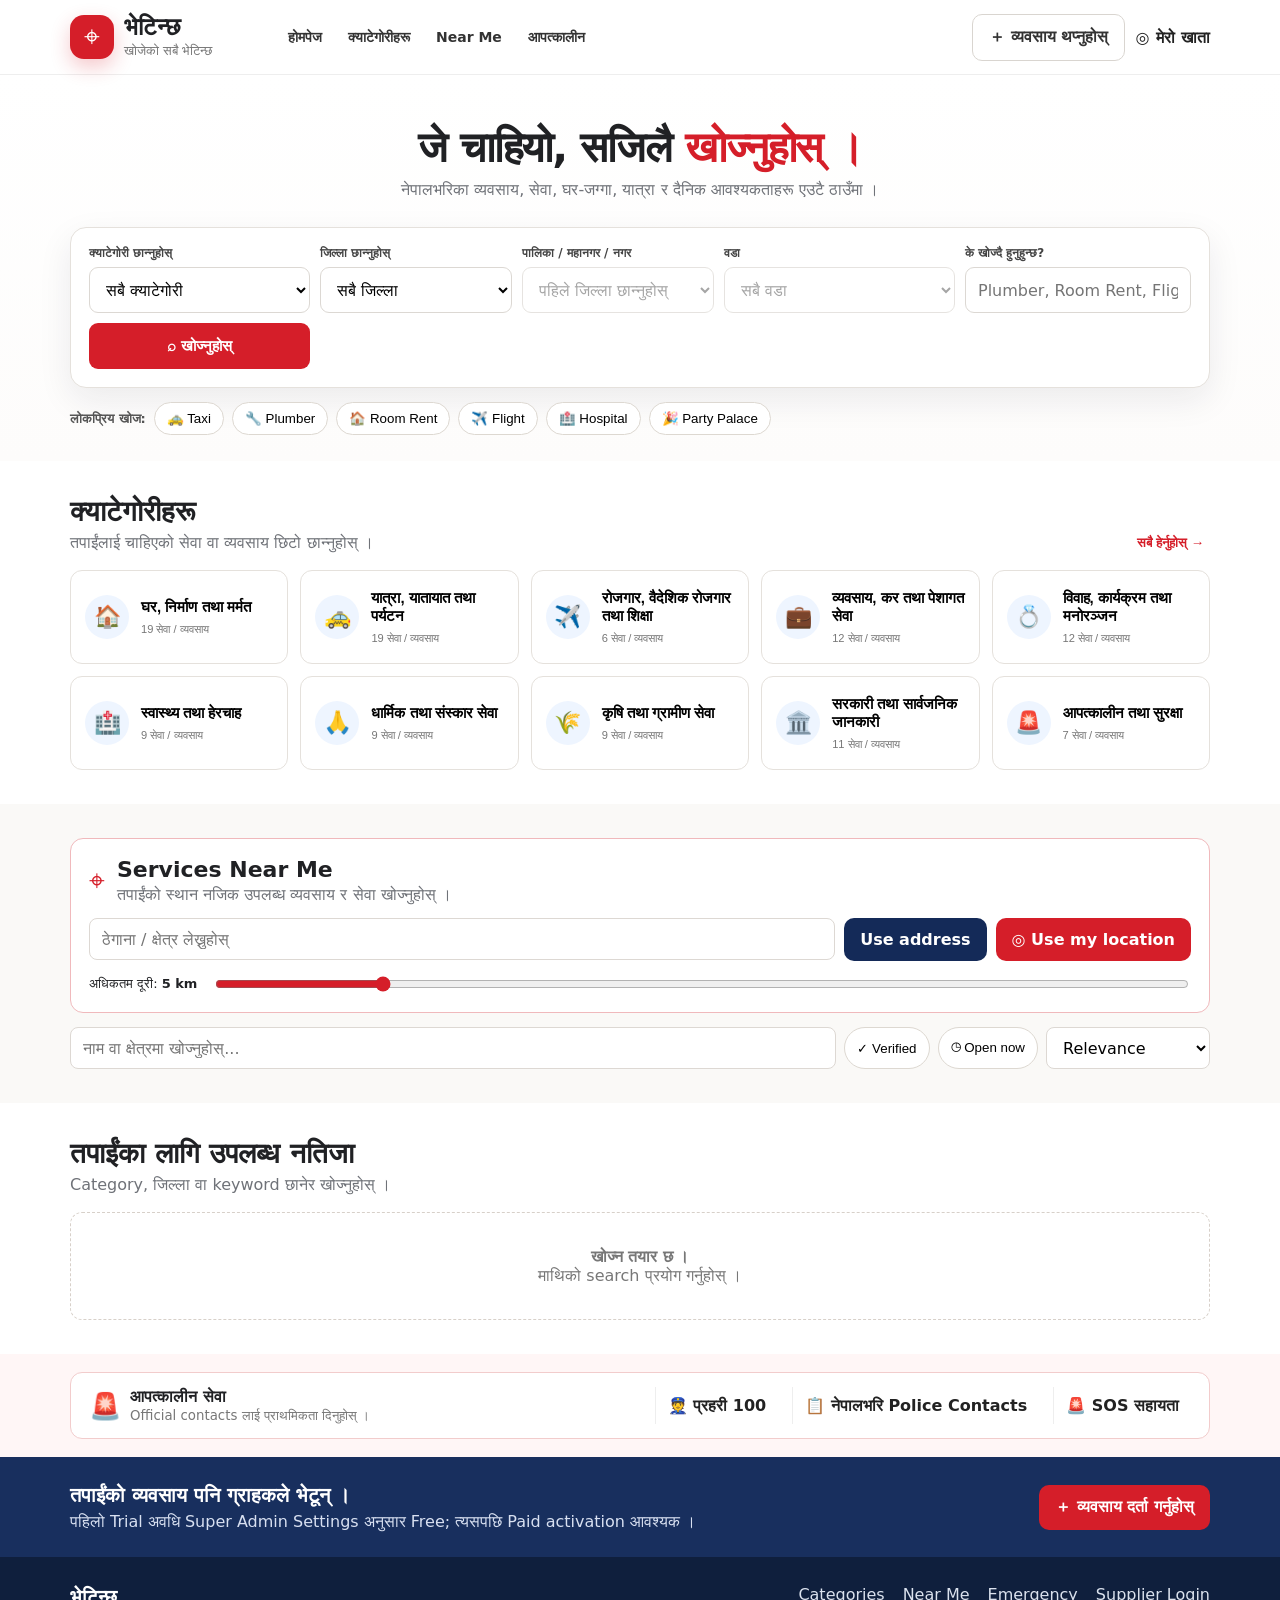
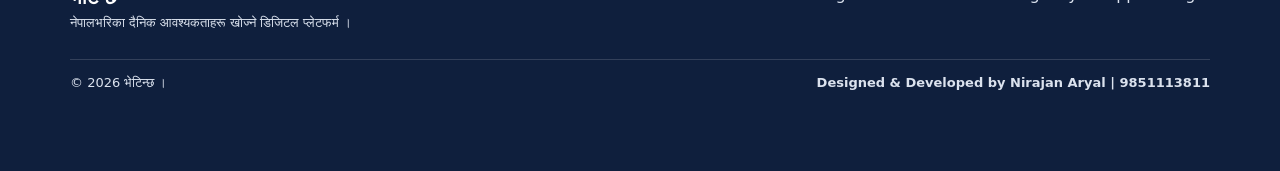
==== index.html @ 6dc7735e "Update index.html" ====
<!doctype html>
<html lang="ne">
<head>
  <meta charset="utf-8">
  <meta name="viewport" content="width=device-width,initial-scale=1,viewport-fit=cover">
  <meta name="theme-color" content="#ffffff">
  <title>भेटिन्छ — जे चाहियो, सजिलै खोज्नुहोस् ।</title>
  <meta name="description" content="नेपालभरिका सेवा, व्यवसाय, घर-जग्गा, यात्रा, स्वास्थ्य, रोजगारी र दैनिक आवश्यकताहरू स्थानअनुसार खोज्ने प्लेटफर्म ।">
  <link rel="stylesheet" href="styles.css">
</head>
<body>
<a class="skip-link" href="#mainContent">मुख्य सामग्रीमा जानुहोस्</a>
<header class="site-header">
  <div class="container nav-wrap">
    <a class="brand" href="#home" aria-label="भेटिन्छ गृहपृष्ठ"><span class="brand-pin">⌖</span><span><b>भेटिन्छ</b><small>खोजेको सबै भेटिन्छ</small></span></a>
    <nav class="desktop-nav" aria-label="मुख्य नेभिगेसन">
      <a href="#home">होमपेज</a><a href="#categorySection">क्याटेगोरीहरू</a><a href="#nearMe">Near Me</a><a href="#emergency">आपत्कालीन</a>
    </nav>
    <div class="nav-actions"><button class="btn btn-outline" data-open-register>＋ व्यवसाय थप्नुहोस्</button><a class="account-link" href="supplier-login.html">◎ <span>मेरो खाता</span></a></div>
  </div>
</header>
<main id="mainContent">
  <section class="search-hero" id="home">
    <div class="container">
      <div class="hero-title"><h1>जे चाहियो, सजिलै <span>खोज्नुहोस् ।</span></h1><p>नेपालभरिका व्यवसाय, सेवा, घर-जग्गा, यात्रा र दैनिक आवश्यकताहरू एउटै ठाउँमा ।</p></div>
      <div class="finder-card" role="search">
        <div class="finder-field"><label for="categorySelect">क्याटेगोरी छान्नुहोस्</label><select id="categorySelect"><option value="">सबै क्याटेगोरी</option></select></div>
        <div class="finder-field"><label for="city">जिल्ला छान्नुहोस्</label><select id="city"><option value="">सबै जिल्ला</option></select></div>
        <div class="finder-field"><label for="municipalitySelect">पालिका / महानगर / नगर</label><select id="municipalitySelect" disabled><option value="">पहिले जिल्ला छान्नुहोस्</option></select></div>
        <div class="finder-field"><label for="wardSelect">वडा</label><select id="wardSelect" disabled><option value="">सबै वडा</option></select></div>
        <div class="finder-field keyword-field"><label for="q">के खोज्दै हुनुहुन्छ?</label><input id="q" autocomplete="off" placeholder="Plumber, Room Rent, Flight..."></div>
        <button class="search-main" id="searchBtn">⌕ खोज्नुहोस्</button>
      </div>
      <div class="popular-row"><b>लोकप्रिय खोज:</b><button data-search="Taxi Service">🚕 Taxi</button><button data-search="Plumber">🔧 Plumber</button><button data-search="Room Rent">🏠 Room Rent</button><button data-search="Flight">✈️ Flight</button><button data-search="Hospital">🏥 Hospital</button><button data-search="Party Palace">🎉 Party Palace</button></div>
    </div>
  </section>

  <section class="section" id="categorySection"><div class="container"><div class="section-head"><div><h2>क्याटेगोरीहरू</h2><p>तपाईंलाई चाहिएको सेवा वा व्यवसाय छिटो छान्नुहोस् ।</p></div><button id="showAllCategories" class="text-btn">सबै हेर्नुहोस् →</button></div><div class="category-grid" id="categories"></div></div></section>

  <section class="section near-section" id="nearMe"><div class="container"><div class="near-box"><div class="near-title"><span>⌖</span><div><h2>Services Near Me</h2><p>तपाईंको स्थान नजिक उपलब्ध व्यवसाय र सेवा खोज्नुहोस् ।</p></div></div><div class="near-controls"><input id="nearAddress" placeholder="ठेगाना / क्षेत्र लेख्नुहोस्"><button class="btn btn-dark" id="useAddress">Use address</button><button class="btn btn-danger" id="nearMeBtn">◎ Use my location</button></div><div class="distance-row"><label>अधिकतम दूरी: <b id="distanceLabel">5 km</b></label><input id="distanceRange" type="range" min="1" max="25" value="5" step="1"></div></div><div class="filter-bar"><input id="resultFilter" placeholder="नाम वा क्षेत्रमा खोज्नुहोस्..."><button class="filter-chip" id="filterVerified">✓ Verified</button><button class="filter-chip" id="filterOpen">◷ Open now</button><select id="sortResults"><option value="relevance">Relevance</option><option value="rating">Highest Rating</option><option value="verified">Verified First</option><option value="name">Name A–Z</option></select></div></div></section>

  <section class="section results-section" id="search-results"><div class="container"><div class="section-head"><div><h2 id="resultsTitle">तपाईंका लागि उपलब्ध नतिजा</h2><p id="resultSummary">Database मा उपलब्ध व्यवसाय र सेवाहरू यहाँ देखिन्छन् ।</p></div></div><div class="results-grid" id="results" aria-live="polite"></div></div></section>

  <section class="section emergency-strip" id="emergency"><div class="container emergency-row"><div class="emergency-title"><span>🚨</span><div><b>आपत्कालीन सेवा</b><small>Official contacts लाई प्राथमिकता दिनुहोस् ।</small></div></div><a href="tel:100">👮 प्रहरी <b>100</b></a><button id="policeBtn">📋 नेपालभरि Police Contacts</button><button id="sosBtn">🚨 SOS सहायता</button></div></section>

  <section class="business-mini"><div class="container business-mini-inner"><div><b>तपाईंको व्यवसाय पनि ग्राहकले भेटून् ।</b><span>पहिलो Trial अवधि Super Admin Settings अनुसार Free; त्यसपछि Paid activation आवश्यक ।</span></div><button class="btn btn-primary" data-open-register>＋ व्यवसाय दर्ता गर्नुहोस्</button></div></section>
</main>
<footer class="footer"><div class="container footer-inner"><div><b>भेटिन्छ</b><small>नेपालभरिका दैनिक आवश्यकताहरू खोज्ने डिजिटल प्लेटफर्म ।</small></div><div><a href="#categorySection">Categories</a><a href="#nearMe">Near Me</a><a href="#emergency">Emergency</a><a href="supplier-login.html">Supplier Login</a></div></div><div class="container footer-bottom"><span>© <span id="year"></span> भेटिन्छ ।</span><strong>Designed &amp; Developed by Nirajan Aryal | <a href="tel:9851113811">9851113811</a></strong></div></footer>

<nav class="mobile-nav"><a href="#home">⌂<small>Home</small></a><a href="#categorySection">▦<small>Categories</small></a><button data-open-register>＋<small>Business</small></button><a href="#nearMe">⌖<small>Near Me</small></a><button id="mobileSOS">🚨<small>SOS</small></button></nav>

<div class="modal" id="businessModal" role="dialog" aria-modal="true"><div class="modal-panel wide-modal"><div class="modal-head"><div><h2>आफ्नो व्यवसाय भेटिन्छमा जोड्नुहोस्</h2><p>Category अनुसार विवरण बदलिन्छ । Trial सकिएपछि listing स्वतः hide हुन्छ; Paid activation पछि फेरि देखिन्छ ।</p></div><button class="iconbtn" data-close="businessModal">✕</button></div><div class="stepper"><span class="step active">1 व्यवसाय</span><span class="step">2 Category</span><span class="step">3 विवरण</span><span class="step">4 Review</span></div><form id="businessForm" onsubmit="return false">
<section class="reg-step"><div class="form-grid"><div class="field"><label>Listing Type</label><select name="listingType"><option>Business / Company</option><option>Individual Professional</option><option>Supplier</option><option>Rental Service</option><option>Organization</option></select></div><div class="field"><label>Business / Provider Name *</label><input name="name" required></div><div class="field"><label>Contact Person</label><input name="contactPerson"></div><div class="field"><label>Mobile *</label><input name="mobile" inputmode="numeric" required></div><div class="field"><label>WhatsApp</label><input name="whatsapp" inputmode="numeric"></div><div class="field"><label>Email</label><input name="email" type="email"></div><div class="field"><label>District *</label><select name="district" id="regDistrict" required><option value="">जिल्ला छान्नुहोस्</option></select></div><div class="field"><label>पालिका / महानगर / नगर *</label><select name="municipality" id="regMunicipality" required disabled><option value="">पहिले जिल्ला छान्नुहोस्</option></select></div><div class="field"><label>Ward No. *</label><select name="ward" id="regWard" required disabled><option value="">पहिले पालिका छान्नुहोस्</option></select></div><div class="field"><label>Area / Locality</label><input name="area" placeholder="टोल / क्षेत्र / landmark"></div><div class="field"><label>पूरा ठेगाना</label><input name="address"></div><div class="field full"><label>छोटो परिचय</label><textarea name="description"></textarea></div></div></section>
<section class="reg-step" hidden><div class="notice">मुख्य Category छान्नुहोस् । Search, registration fields र public result card यही Category अनुसार चल्छ ।</div><div id="categoryPicks" class="category-picks"></div></section>
<section class="reg-step" hidden><div id="dynamicFields" class="form-grid"></div><div class="field full"><label>Search Keywords</label><input name="keywords" placeholder="जस्तै: emergency plumber, airport taxi, furnished room"></div></section>
<section class="reg-step" hidden><div class="trial-review"><span class="trial-badge">FREE TRIAL</span><h3>सुरुमा Trial listing</h3><p>Default Trial Days Super Admin Settings बाट नियन्त्रण हुन्छ । Trial समाप्त भएपछि business data सुरक्षित रहन्छ तर public search मा देखिँदैन । Payment verify भएपछि Admin ले plan/अवधि select गरेर पुनः Active गर्छ ।</p></div><div class="form-grid"><div class="field"><label>Registration / License Ref.</label><input name="licenseRef"></div><div class="field"><label>PAN / VAT</label><input name="panvat"></div><div class="field full consent-field"><label><input type="checkbox" id="regConsent"> मैले दिएको विवरण सही छ र verification/review आवश्यक हुने कुरा स्वीकार गर्दछु ।</label></div></div></section>
<div class="modal-actions"><button class="btn btn-outline" id="regBack" hidden>पछाडि</button><button class="btn btn-primary" id="regNext">अर्को</button></div></form></div></div>

<div class="modal" id="profileModal" role="dialog" aria-modal="true"><div class="modal-panel business-detail"><div class="modal-head"><h2>Business Profile</h2><button class="iconbtn" data-close="profileModal">✕</button></div><div id="profileContent"></div></div></div>
<div class="modal" id="reviewModal" role="dialog" aria-modal="true"><div class="modal-panel small-modal"><div class="modal-head"><div><h2>Rating दिनुहोस्</h2><p id="reviewBusinessName"></p></div><button class="iconbtn" data-close="reviewModal">✕</button></div><div class="rating-picker" id="ratingPicker"><button data-star="1">★</button><button data-star="2">★</button><button data-star="3">★</button><button data-star="4">★</button><button data-star="5">★</button></div><div class="form-grid"><div class="field"><label>तपाईंको नाम</label><input id="reviewName"></div><div class="field"><label>Mobile *</label><input id="reviewMobile" inputmode="numeric"></div><div class="field full"><label>Review</label><textarea id="reviewText"></textarea></div></div><div class="modal-actions"><button class="btn btn-primary" id="submitReview">Rating Submit</button></div></div></div>
<div class="modal" id="sosModal"><div class="modal-panel small-modal"><div class="modal-head"><h2>🚨 Emergency Help</h2><button class="iconbtn" data-close="sosModal">✕</button></div><div class="notice danger-notice">ज्यान जोखिममा भएको अवस्थामा official emergency service लाई पहिले call गर्नुहोस् ।</div><div class="modal-actions"><a class="btn btn-danger" href="tel:100">📞 Nepal Police 100</a><button class="btn btn-outline" id="openPoliceDirectory">नेपालभरि Police Contacts</button></div></div></div>
<script src="config.js"></script><script src="data.js"></script><script src="app.js"></script>
</body></html>
---- styles.css ----
:root{--red:#d51e29;--red2:#b9131e;--navy:#142a58;--ink:#202124;--muted:#6f7278;--line:#e5e1dc;--soft:#faf9f7;--green:#159447;--yellow:#f2a000;--shadow:0 12px 34px rgba(20,30,50,.08);--r:14px}*{box-sizing:border-box}html{scroll-behavior:smooth}body{margin:0;font-family:Inter,system-ui,-apple-system,"Segoe UI","Noto Sans Devanagari",sans-serif;color:var(--ink);background:#fff}.container{width:min(1140px,calc(100% - 32px));margin:auto}.skip-link{position:absolute;left:-999px}.skip-link:focus{left:12px;top:12px;z-index:1000;background:#fff;padding:8px}.site-header{position:sticky;top:0;z-index:60;background:rgba(255,255,255,.97);border-bottom:1px solid #eee;backdrop-filter:blur(10px)}.nav-wrap{height:74px;display:flex;align-items:center;gap:28px}.brand{display:flex;align-items:center;gap:10px;text-decoration:none;color:var(--ink);min-width:190px}.brand-pin{width:44px;height:44px;border-radius:14px;background:var(--red);color:#fff;display:grid;place-items:center;font-size:28px;box-shadow:0 8px 20px rgba(213,30,41,.24)}.brand b{font-size:24px;display:block;line-height:1}.brand small{display:block;color:#777;margin-top:4px}.desktop-nav{display:flex;align-items:center;gap:26px;flex:1}.desktop-nav a{color:#333;text-decoration:none;font-weight:700;font-size:14px}.desktop-nav a:hover{color:var(--red)}.nav-actions{display:flex;gap:10px;align-items:center}.account-link{display:flex;align-items:center;gap:7px;text-decoration:none;color:#222;font-weight:700}.btn{border:0;border-radius:10px;padding:12px 16px;font:inherit;font-weight:800;cursor:pointer;text-decoration:none;display:inline-flex;align-items:center;justify-content:center;gap:7px}.btn-primary{background:var(--red);color:#fff}.btn-outline{background:#fff;border:1px solid #d9d5d0;color:#333}.btn-dark{background:var(--navy);color:#fff}.btn-danger{background:var(--red);color:#fff}.text-btn{background:none;border:0;color:var(--red);font-weight:800;cursor:pointer}.search-hero{padding:48px 0 26px;background:linear-gradient(180deg,#fff 0%,#fdfcfb 100%)}.hero-title{text-align:center;margin-bottom:28px}.hero-title h1{font-size:42px;margin:0 0 8px;letter-spacing:-1.2px}.hero-title h1 span{color:var(--red)}.hero-title p{margin:0;color:var(--muted);font-size:16px}.finder-card{border:1px solid var(--line);border-radius:16px;padding:18px;display:grid;grid-template-columns:1.15fr 1fr 1fr 1.2fr auto;gap:10px;box-shadow:var(--shadow);background:#fff}.finder-field{min-width:0}.finder-field label{display:block;font-size:12px;font-weight:800;margin:0 0 7px;color:#444}.finder-field input,.finder-field select{width:100%;height:46px;border:1px solid #dcd8d3;border-radius:9px;background:#fff;padding:0 12px;font:inherit;outline:none}.finder-field input:focus,.finder-field select:focus{border-color:var(--red);box-shadow:0 0 0 3px rgba(213,30,41,.09)}.search-main{align-self:end;height:46px;border:0;border-radius:9px;padding:0 22px;background:var(--red);color:#fff;font-weight:900;font-size:15px;cursor:pointer}.popular-row{display:flex;gap:8px;align-items:center;flex-wrap:wrap;margin-top:14px}.popular-row b{font-size:13px;color:#555}.popular-row button,.filter-chip{border:1px solid #ddd8d1;background:#fff;border-radius:999px;padding:8px 12px;cursor:pointer}.popular-row button:hover,.filter-chip.active{background:#fff2f2;border-color:#f1aeb3;color:var(--red)}.section{padding:34px 0}.section-head{display:flex;align-items:end;justify-content:space-between;gap:16px;margin-bottom:18px}.section-head h2{font-size:28px;margin:0 0 4px}.section-head p{margin:0;color:var(--muted)}.category-grid{display:grid;grid-template-columns:repeat(5,1fr);gap:12px}.cat-card{border:1px solid var(--line);background:#fff;border-radius:12px;min-height:94px;padding:14px;text-align:left;display:flex;gap:12px;align-items:center;cursor:pointer;transition:.18s}.cat-card:hover{transform:translateY(-2px);box-shadow:var(--shadow);border-color:#d8d1cb}.cat-icon{width:44px;height:44px;flex:0 0 44px;border-radius:50%;display:grid;place-items:center;background:#eef5ff;font-size:22px}.cat-card h3{font-size:15px;margin:0 0 5px}.cat-card small{color:#777}.near-section{background:var(--soft)}.near-box{border:1px solid #f0b9bc;border-radius:13px;background:#fff;padding:18px}.near-title{display:flex;align-items:center;gap:12px;margin-bottom:14px}.near-title>span{font-size:28px;color:var(--red)}.near-title h2{margin:0;font-size:22px}.near-title p{margin:3px 0 0;color:var(--muted)}.near-controls{display:grid;grid-template-columns:1fr auto auto;gap:9px}.near-controls input,.filter-bar input,.filter-bar select{height:42px;border:1px solid #ddd8d3;border-radius:8px;padding:0 12px;font:inherit;background:#fff}.distance-row{display:grid;grid-template-columns:auto 1fr;gap:16px;align-items:center;margin-top:13px}.distance-row label{font-size:13px}.distance-row input{accent-color:var(--red)}.filter-bar{display:grid;grid-template-columns:1fr auto auto auto;gap:8px;margin-top:14px}.results-grid{display:grid;grid-template-columns:repeat(3,1fr);gap:16px}.business-card{border:1px solid var(--line);border-radius:13px;background:#fff;padding:18px;transition:.18s}.business-card:hover{box-shadow:var(--shadow);transform:translateY(-2px)}.business-head{display:flex;justify-content:space-between;gap:10px;align-items:start}.business-name{border:0;background:none;padding:0;text-align:left;font:inherit;font-size:17px;font-weight:900;color:#242424;cursor:pointer}.verified-mark{color:var(--red);font-size:14px}.rating{white-space:nowrap;color:#555;font-size:13px}.rating .star{color:var(--red)}.business-location{color:#747474;font-size:14px;margin-top:7px}.status-line{display:flex;align-items:center;gap:8px;margin-top:10px;font-size:12px;color:#777}.open-pill{background:#dcf8e6;color:#168541;border-radius:999px;padding:4px 8px}.trial-pill{background:#fff4d9;color:#805c00;border-radius:999px;padding:4px 8px}.business-desc{font-size:13px;color:#666;line-height:1.55;min-height:40px}.business-actions{display:flex;gap:8px;margin-top:14px;flex-wrap:wrap}.business-actions .btn{padding:10px 12px;font-size:13px}.rate-btn{margin-left:auto;border:1px solid #ddd8d3;background:#fff;border-radius:9px;padding:9px 10px;cursor:pointer}.empty-state{grid-column:1/-1;border:1px dashed #d7d0c9;border-radius:12px;padding:34px;text-align:center;color:#777}.emergency-strip{padding:18px 0;background:#fff6f6}.emergency-row{border:1px solid #f2cccc;background:#fff;border-radius:12px;padding:14px 18px;display:flex;align-items:center;gap:14px}.emergency-title{display:flex;align-items:center;gap:9px;margin-right:auto}.emergency-title span{font-size:26px}.emergency-title small{display:block;color:#777;margin-top:2px}.emergency-row>a,.emergency-row>button{border:0;background:transparent;color:#222;text-decoration:none;font:inherit;font-weight:700;cursor:pointer;padding:9px 12px;border-left:1px solid #eee}.business-mini{padding:26px 0;background:#182f5e;color:#fff}.business-mini-inner{display:flex;align-items:center;justify-content:space-between;gap:20px}.business-mini b{display:block;font-size:20px}.business-mini span{display:block;margin-top:5px;color:#d8e0f1}.footer{background:#0f1f3d;color:#dbe2ee}.footer-inner{display:flex;justify-content:space-between;gap:30px;padding:28px 0}.footer-inner b{display:block;font-size:20px;color:#fff}.footer-inner small{display:block;margin-top:6px}.footer-inner>div:last-child{display:flex;gap:18px;flex-wrap:wrap}.footer a{color:#dbe2ee;text-decoration:none}.footer-bottom{border-top:1px solid rgba(255,255,255,.15);padding:15px 0 80px;display:flex;justify-content:space-between;gap:15px;font-size:13px}.mobile-nav{display:none}.modal{position:fixed;inset:0;background:rgba(12,20,35,.55);display:none;align-items:center;justify-content:center;padding:18px;z-index:100}.modal.open{display:flex}.modal-panel{width:min(760px,100%);max-height:92vh;overflow:auto;background:#fff;border-radius:16px;box-shadow:0 25px 70px rgba(0,0,0,.22)}.wide-modal{width:min(900px,100%)}.small-modal{width:min(520px,100%)}.modal-head{display:flex;align-items:start;justify-content:space-between;padding:20px;border-bottom:1px solid #eee;gap:16px}.modal-head h2{margin:0}.modal-head p{margin:5px 0 0;color:#777}.iconbtn{border:0;background:#f4f4f4;border-radius:9px;width:38px;height:38px;cursor:pointer}.stepper{display:grid;grid-template-columns:repeat(4,1fr);border-bottom:1px solid #eee}.step{padding:12px;text-align:center;font-size:13px;font-weight:800;color:#999}.step.active{color:var(--red);box-shadow:inset 0 -3px var(--red)}.reg-step{padding:20px}.form-grid{display:grid;grid-template-columns:1fr 1fr;gap:14px}.field.full{grid-column:1/-1}.field label{display:block;font-size:13px;font-weight:800;margin-bottom:6px}.field input,.field select,.field textarea{width:100%;border:1px solid #ddd8d3;border-radius:9px;padding:11px;font:inherit}.field textarea{min-height:90px;resize:vertical}.notice{background:#f7f9fc;border:1px solid #dde4ef;border-radius:10px;padding:12px;margin-bottom:14px;color:#566}.danger-notice{background:#fff1f1;border-color:#f2c5c5;color:#822}.category-picks{display:grid;grid-template-columns:repeat(3,1fr);gap:8px}.category-picks label{border:1px solid #ddd8d3;border-radius:9px;padding:10px;cursor:pointer}.modal-actions{display:flex;justify-content:flex-end;gap:10px;padding:16px 20px;border-top:1px solid #eee}.trial-review{text-align:center;background:#fffaf0;border:1px solid #f5d89f;border-radius:12px;padding:18px;margin:20px}.trial-review h3{margin:8px 0}.trial-review p{margin:0;color:#6f6250}.trial-badge{display:inline-block;background:#f3ad24;color:#fff;border-radius:999px;padding:5px 10px;font-size:12px;font-weight:900}.rating-picker{display:flex;justify-content:center;gap:8px;padding:20px}.rating-picker button{border:0;background:none;font-size:40px;color:#ddd;cursor:pointer}.rating-picker button.active{color:#f0a000}.profile-hero{padding:20px;background:#fafafa;border-bottom:1px solid #eee}.profile-hero h2{margin:8px 0}.profile-body{padding:20px}.profile-rating{font-size:18px}.mobile-only{display:none}@media(max-width:950px){.desktop-nav{display:none}.nav-wrap{height:66px}.nav-actions .btn{display:none}.finder-card{grid-template-columns:1fr 1fr}.search-main{grid-column:1/-1}.category-grid{grid-template-columns:repeat(3,1fr)}.results-grid{grid-template-columns:repeat(2,1fr)}}@media(max-width:640px){body{padding-bottom:66px}.container{width:min(100% - 22px,1140px)}.nav-wrap{height:62px}.brand{min-width:0}.brand-pin{width:38px;height:38px}.brand b{font-size:20px}.brand small{display:none}.account-link span{display:none}.search-hero{padding:28px 0 18px}.hero-title h1{font-size:30px}.hero-title p{font-size:14px}.finder-card{display:block;padding:12px}.finder-field{margin-bottom:9px}.search-main{width:100%;height:48px}.popular-row{overflow:auto;flex-wrap:nowrap;padding-bottom:4px}.popular-row>*{white-space:nowrap}.section{padding:25px 0}.section-head h2{font-size:23px}.section-head p{font-size:13px}.category-grid{grid-template-columns:repeat(2,1fr)}.cat-card{min-height:82px;padding:11px}.cat-icon{width:38px;height:38px;flex-basis:38px}.near-controls{grid-template-columns:1fr 1fr}.near-controls input{grid-column:1/-1}.distance-row{grid-template-columns:1fr}.filter-bar{grid-template-columns:1fr 1fr}.filter-bar input{grid-column:1/-1}.filter-bar select{grid-column:1/-1}.results-grid{grid-template-columns:1fr}.emergency-row{align-items:stretch;flex-wrap:wrap}.emergency-title{width:100%}.emergency-row>a,.emergency-row>button{border-left:0;border-top:1px solid #eee;flex:1}.business-mini-inner{display:block}.business-mini .btn{width:100%;margin-top:14px}.footer-inner{display:block}.footer-inner>div:last-child{margin-top:18px}.footer-bottom{display:block;text-align:center}.footer-bottom strong{display:block;margin-top:7px}.mobile-nav{position:fixed;left:0;right:0;bottom:0;z-index:70;height:64px;background:#fff;border-top:1px solid #ddd;display:grid;grid-template-columns:repeat(5,1fr)}.mobile-nav a,.mobile-nav button{border:0;background:#fff;color:#333;text-decoration:none;display:grid;place-items:center;padding:7px 2px;font-size:19px}.mobile-nav small{display:block;font-size:10px}.form-grid{grid-template-columns:1fr}.field.full{grid-column:auto}.category-picks{grid-template-columns:1fr 1fr}.stepper{overflow:auto}.step{min-width:95px}.modal{padding:8px}.modal-panel{border-radius:13px}.rating-picker button{font-size:34px}}
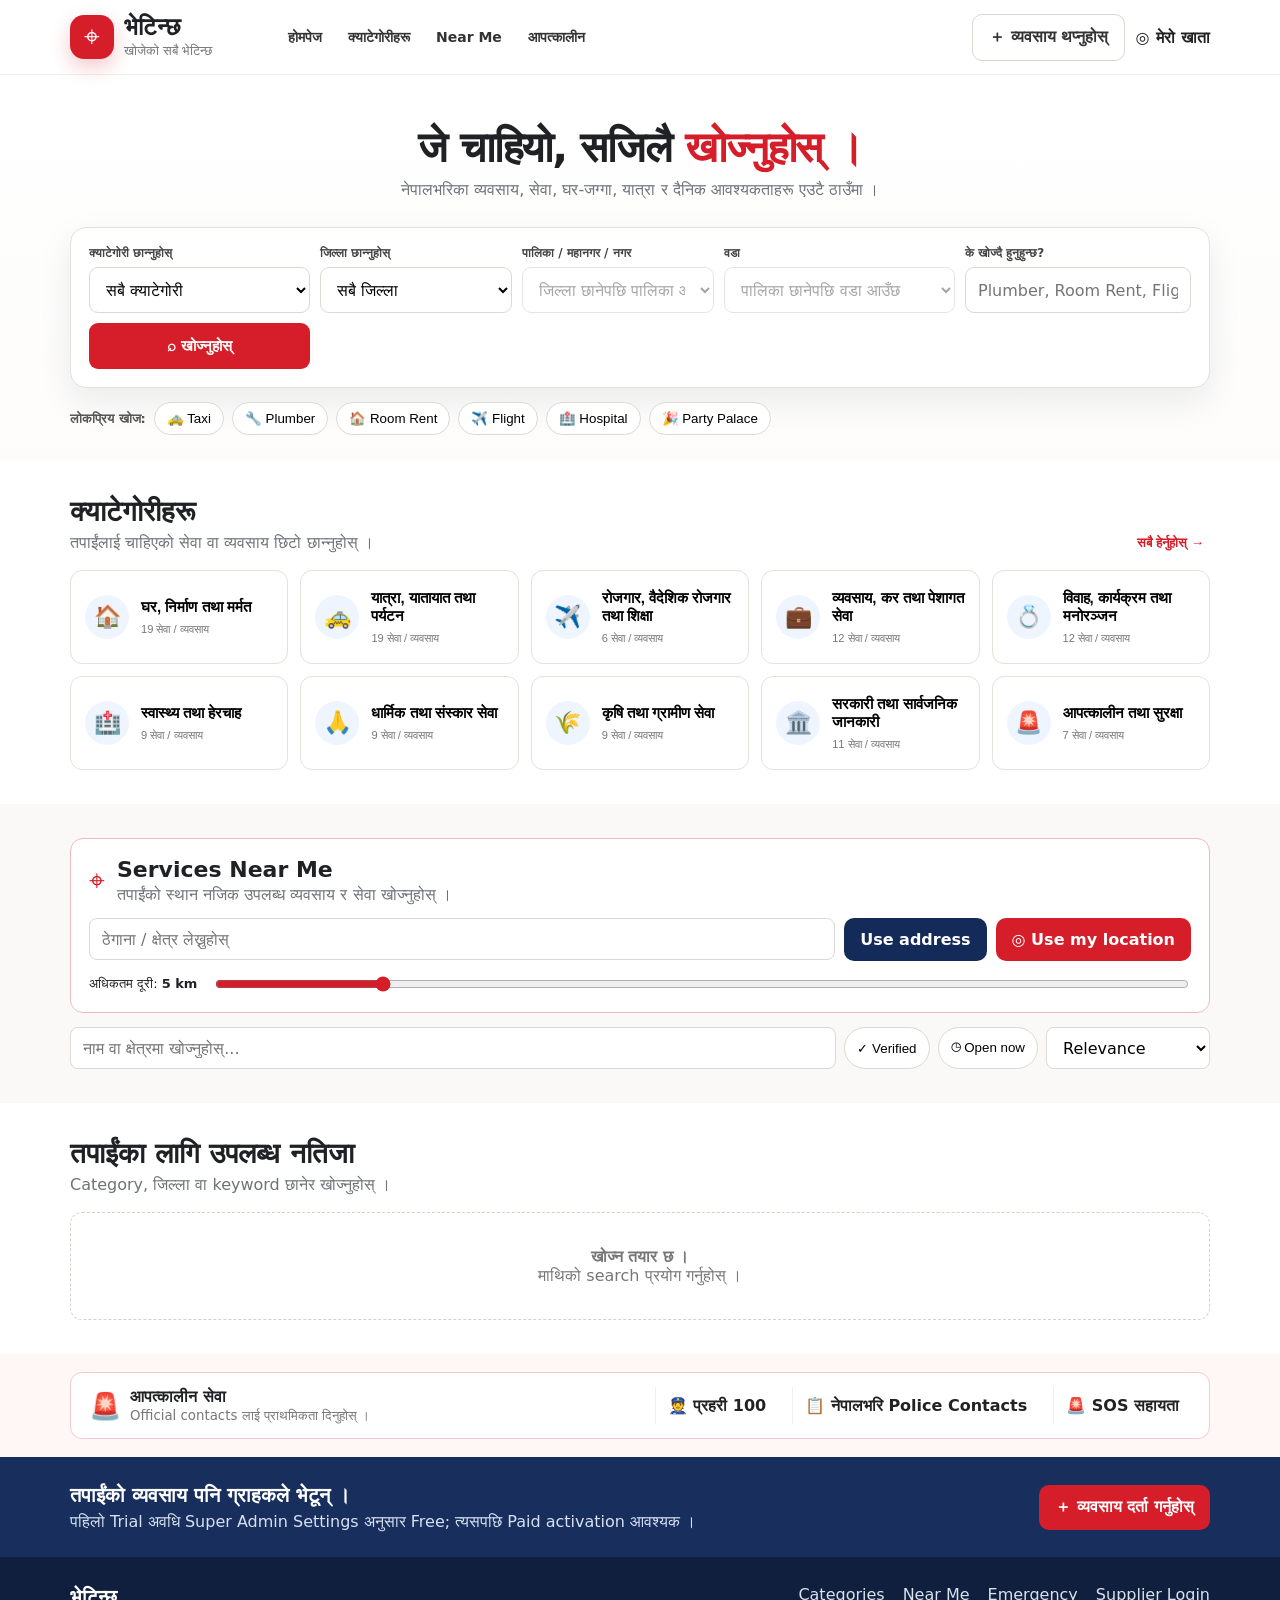
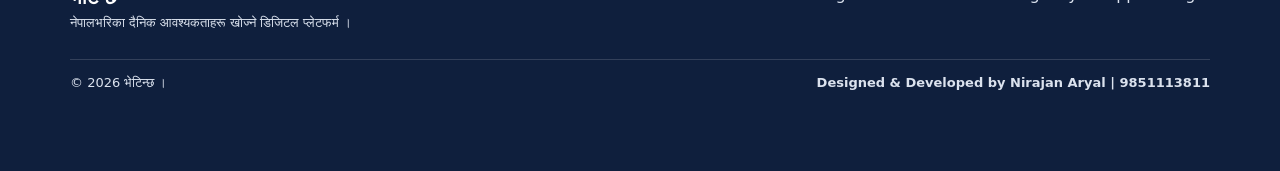
==== commit c4f2ffd9: "Update index.html" ====
--- a/index.html
+++ b/index.html
@@ -26,8 +26,8 @@
       <div class="finder-card" role="search">
         <div class="finder-field"><label for="categorySelect">क्याटेगोरी छान्नुहोस्</label><select id="categorySelect"><option value="">सबै क्याटेगोरी</option></select></div>
         <div class="finder-field"><label for="city">जिल्ला छान्नुहोस्</label><select id="city"><option value="">सबै जिल्ला</option></select></div>
-        <div class="finder-field"><label for="municipalitySelect">पालिका / महानगर / नगर</label><select id="municipalitySelect" disabled><option value="">पहिले जिल्ला छान्नुहोस्</option></select></div>
-        <div class="finder-field"><label for="wardSelect">वडा</label><select id="wardSelect" disabled><option value="">सबै वडा</option></select></div>
+        <div class="finder-field"><label for="municipalitySelect">पालिका / महानगर / नगर</label><select id="municipalitySelect" disabled><option value="">जिल्ला छानेपछि पालिका आउँछ</option></select></div>
+        <div class="finder-field"><label for="wardSelect">वडा</label><select id="wardSelect" disabled><option value="">पालिका छानेपछि वडा आउँछ</option></select></div>
         <div class="finder-field keyword-field"><label for="q">के खोज्दै हुनुहुन्छ?</label><input id="q" autocomplete="off" placeholder="Plumber, Room Rent, Flight..."></div>
         <button class="search-main" id="searchBtn">⌕ खोज्नुहोस्</button>
       </div>
@@ -50,7 +50,7 @@
 <nav class="mobile-nav"><a href="#home">⌂<small>Home</small></a><a href="#categorySection">▦<small>Categories</small></a><button data-open-register>＋<small>Business</small></button><a href="#nearMe">⌖<small>Near Me</small></a><button id="mobileSOS">🚨<small>SOS</small></button></nav>
 
 <div class="modal" id="businessModal" role="dialog" aria-modal="true"><div class="modal-panel wide-modal"><div class="modal-head"><div><h2>आफ्नो व्यवसाय भेटिन्छमा जोड्नुहोस्</h2><p>Category अनुसार विवरण बदलिन्छ । Trial सकिएपछि listing स्वतः hide हुन्छ; Paid activation पछि फेरि देखिन्छ ।</p></div><button class="iconbtn" data-close="businessModal">✕</button></div><div class="stepper"><span class="step active">1 व्यवसाय</span><span class="step">2 Category</span><span class="step">3 विवरण</span><span class="step">4 Review</span></div><form id="businessForm" onsubmit="return false">
-<section class="reg-step"><div class="form-grid"><div class="field"><label>Listing Type</label><select name="listingType"><option>Business / Company</option><option>Individual Professional</option><option>Supplier</option><option>Rental Service</option><option>Organization</option></select></div><div class="field"><label>Business / Provider Name *</label><input name="name" required></div><div class="field"><label>Contact Person</label><input name="contactPerson"></div><div class="field"><label>Mobile *</label><input name="mobile" inputmode="numeric" required></div><div class="field"><label>WhatsApp</label><input name="whatsapp" inputmode="numeric"></div><div class="field"><label>Email</label><input name="email" type="email"></div><div class="field"><label>District *</label><select name="district" id="regDistrict" required><option value="">जिल्ला छान्नुहोस्</option></select></div><div class="field"><label>पालिका / महानगर / नगर *</label><select name="municipality" id="regMunicipality" required disabled><option value="">पहिले जिल्ला छान्नुहोस्</option></select></div><div class="field"><label>Ward No. *</label><select name="ward" id="regWard" required disabled><option value="">पहिले पालिका छान्नुहोस्</option></select></div><div class="field"><label>Area / Locality</label><input name="area" placeholder="टोल / क्षेत्र / landmark"></div><div class="field"><label>पूरा ठेगाना</label><input name="address"></div><div class="field full"><label>छोटो परिचय</label><textarea name="description"></textarea></div></div></section>
+<section class="reg-step"><div class="form-grid"><div class="field"><label>Listing Type</label><select name="listingType"><option>Business / Company</option><option>Individual Professional</option><option>Supplier</option><option>Rental Service</option><option>Organization</option></select></div><div class="field"><label>Business / Provider Name *</label><input name="name" required></div><div class="field"><label>Contact Person</label><input name="contactPerson"></div><div class="field"><label>Mobile *</label><input name="mobile" inputmode="numeric" required></div><div class="field"><label>WhatsApp</label><input name="whatsapp" inputmode="numeric"></div><div class="field"><label>Email</label><input name="email" type="email"></div><div class="field"><label>District *</label><select name="district" id="regDistrict" required><option value="">जिल्ला छान्नुहोस्</option></select></div><div class="field"><label>पालिका / महानगर / नगर *</label><select name="municipality" id="regMunicipality" required disabled><option value="">जिल्ला छानेपछि पालिका आउँछ</option></select></div><div class="field"><label>Ward No. *</label><select name="ward" id="regWard" required disabled><option value="">पालिका छानेपछि वडा आउँछ</option></select></div><div class="field"><label>Area / Locality</label><input name="area" placeholder="टोल / क्षेत्र / landmark"></div><div class="field"><label>पूरा ठेगाना</label><input name="address"></div><div class="field full"><label>छोटो परिचय</label><textarea name="description"></textarea></div></div></section>
 <section class="reg-step" hidden><div class="notice">मुख्य Category छान्नुहोस् । Search, registration fields र public result card यही Category अनुसार चल्छ ।</div><div id="categoryPicks" class="category-picks"></div></section>
 <section class="reg-step" hidden><div id="dynamicFields" class="form-grid"></div><div class="field full"><label>Search Keywords</label><input name="keywords" placeholder="जस्तै: emergency plumber, airport taxi, furnished room"></div></section>
 <section class="reg-step" hidden><div class="trial-review"><span class="trial-badge">FREE TRIAL</span><h3>सुरुमा Trial listing</h3><p>Default Trial Days Super Admin Settings बाट नियन्त्रण हुन्छ । Trial समाप्त भएपछि business data सुरक्षित रहन्छ तर public search मा देखिँदैन । Payment verify भएपछि Admin ले plan/अवधि select गरेर पुनः Active गर्छ ।</p></div><div class="form-grid"><div class="field"><label>Registration / License Ref.</label><input name="licenseRef"></div><div class="field"><label>PAN / VAT</label><input name="panvat"></div><div class="field full consent-field"><label><input type="checkbox" id="regConsent"> मैले दिएको विवरण सही छ र verification/review आवश्यक हुने कुरा स्वीकार गर्दछु ।</label></div></div></section>
@@ -59,5 +59,5 @@
 <div class="modal" id="profileModal" role="dialog" aria-modal="true"><div class="modal-panel business-detail"><div class="modal-head"><h2>Business Profile</h2><button class="iconbtn" data-close="profileModal">✕</button></div><div id="profileContent"></div></div></div>
 <div class="modal" id="reviewModal" role="dialog" aria-modal="true"><div class="modal-panel small-modal"><div class="modal-head"><div><h2>Rating दिनुहोस्</h2><p id="reviewBusinessName"></p></div><button class="iconbtn" data-close="reviewModal">✕</button></div><div class="rating-picker" id="ratingPicker"><button data-star="1">★</button><button data-star="2">★</button><button data-star="3">★</button><button data-star="4">★</button><button data-star="5">★</button></div><div class="form-grid"><div class="field"><label>तपाईंको नाम</label><input id="reviewName"></div><div class="field"><label>Mobile *</label><input id="reviewMobile" inputmode="numeric"></div><div class="field full"><label>Review</label><textarea id="reviewText"></textarea></div></div><div class="modal-actions"><button class="btn btn-primary" id="submitReview">Rating Submit</button></div></div></div>
 <div class="modal" id="sosModal"><div class="modal-panel small-modal"><div class="modal-head"><h2>🚨 Emergency Help</h2><button class="iconbtn" data-close="sosModal">✕</button></div><div class="notice danger-notice">ज्यान जोखिममा भएको अवस्थामा official emergency service लाई पहिले call गर्नुहोस् ।</div><div class="modal-actions"><a class="btn btn-danger" href="tel:100">📞 Nepal Police 100</a><button class="btn btn-outline" id="openPoliceDirectory">नेपालभरि Police Contacts</button></div></div></div>
-<script src="config.js"></script><script src="data.js"></script><script src="app.js"></script>
+<script src="config.js?v=054"></script><script src="data.js?v=054"></script><script src="app.js?v=054-20260826"></script>
 </body></html>
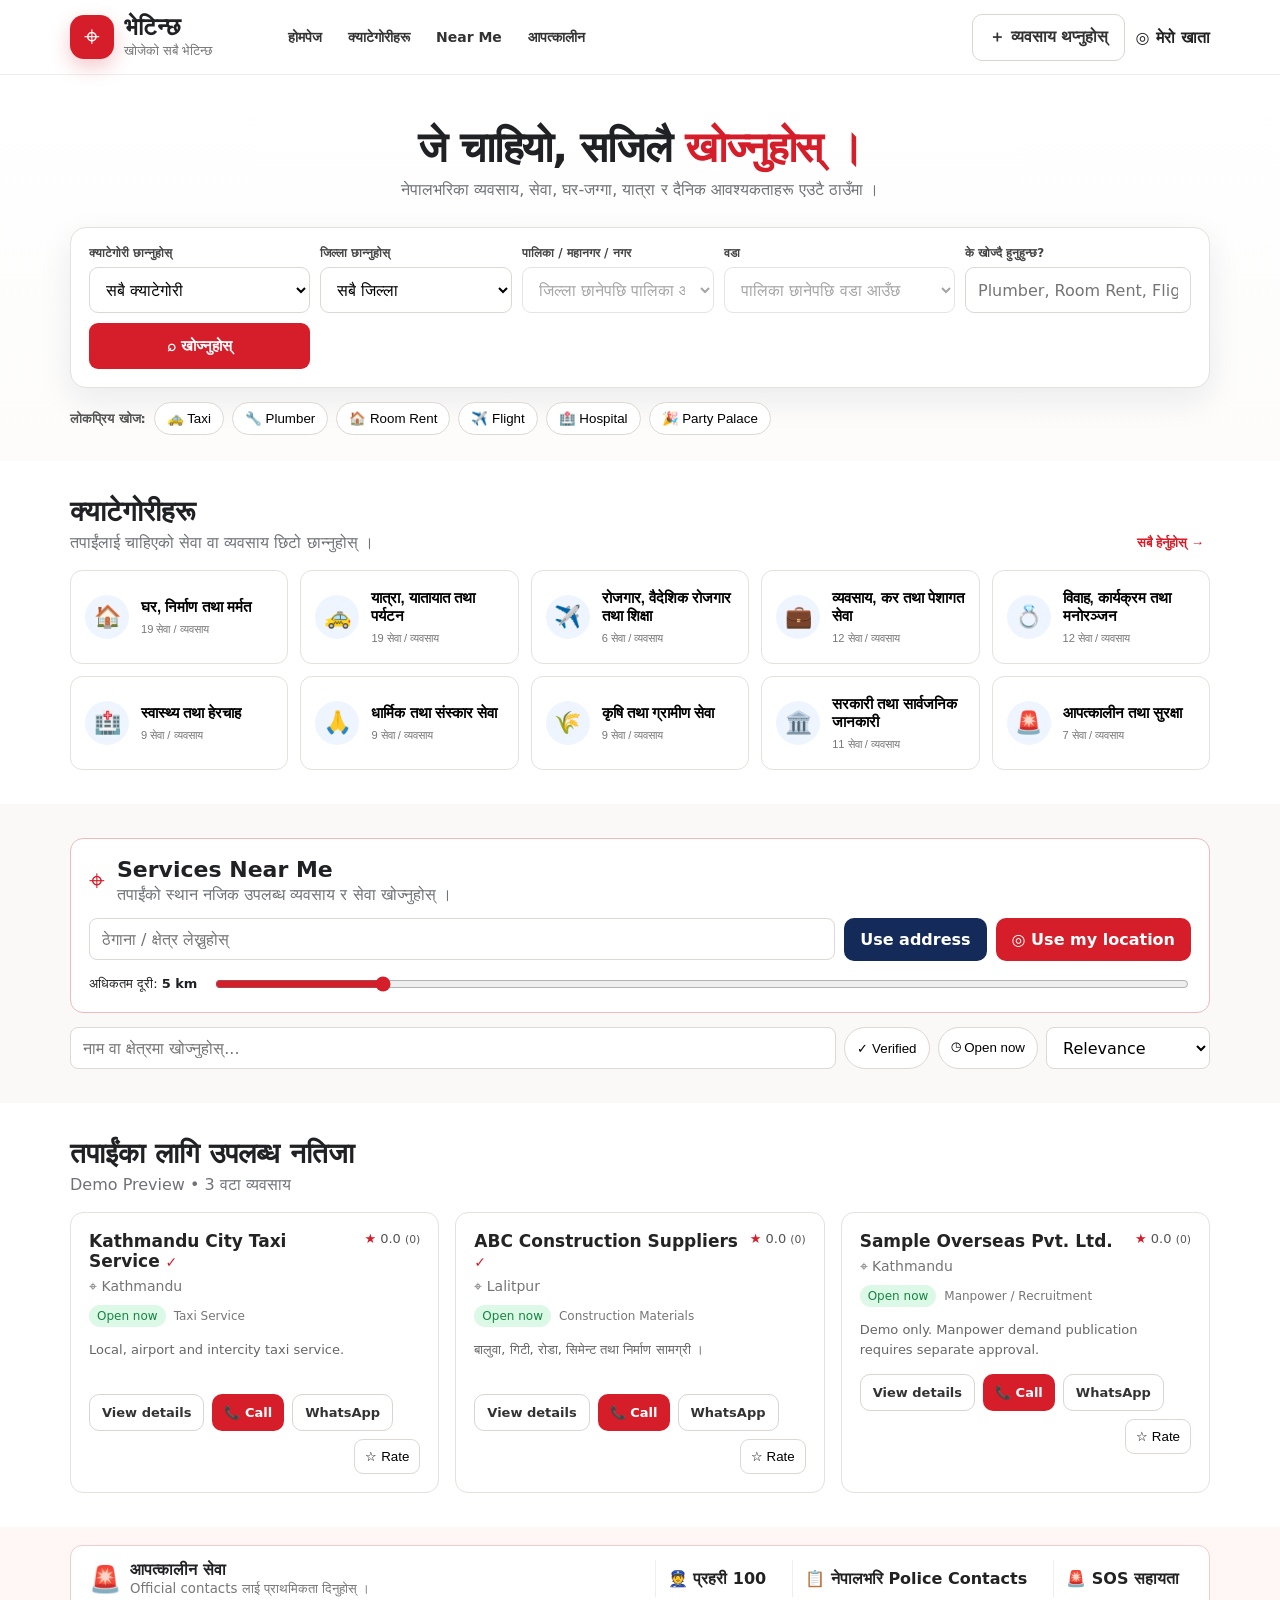
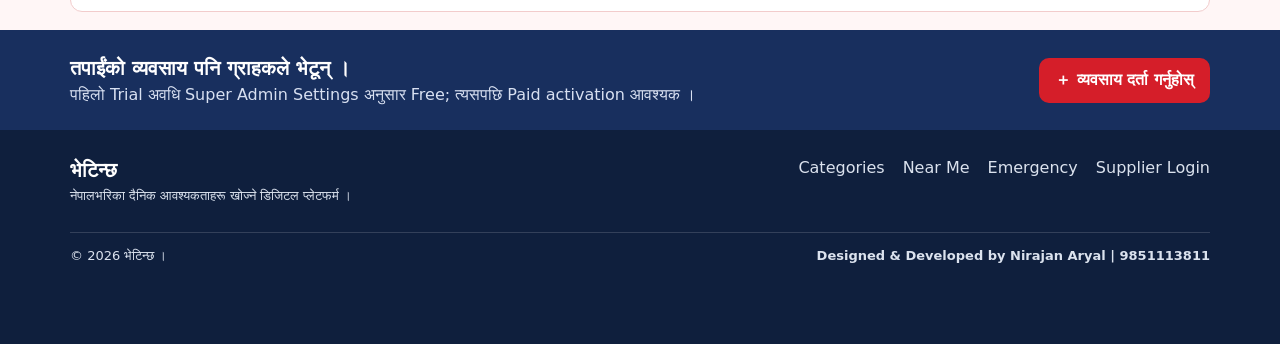
==== commit 59bfe0e8: "Update index.html" ====
--- a/index.html
+++ b/index.html
@@ -59,5 +59,5 @@
 <div class="modal" id="profileModal" role="dialog" aria-modal="true"><div class="modal-panel business-detail"><div class="modal-head"><h2>Business Profile</h2><button class="iconbtn" data-close="profileModal">✕</button></div><div id="profileContent"></div></div></div>
 <div class="modal" id="reviewModal" role="dialog" aria-modal="true"><div class="modal-panel small-modal"><div class="modal-head"><div><h2>Rating दिनुहोस्</h2><p id="reviewBusinessName"></p></div><button class="iconbtn" data-close="reviewModal">✕</button></div><div class="rating-picker" id="ratingPicker"><button data-star="1">★</button><button data-star="2">★</button><button data-star="3">★</button><button data-star="4">★</button><button data-star="5">★</button></div><div class="form-grid"><div class="field"><label>तपाईंको नाम</label><input id="reviewName"></div><div class="field"><label>Mobile *</label><input id="reviewMobile" inputmode="numeric"></div><div class="field full"><label>Review</label><textarea id="reviewText"></textarea></div></div><div class="modal-actions"><button class="btn btn-primary" id="submitReview">Rating Submit</button></div></div></div>
 <div class="modal" id="sosModal"><div class="modal-panel small-modal"><div class="modal-head"><h2>🚨 Emergency Help</h2><button class="iconbtn" data-close="sosModal">✕</button></div><div class="notice danger-notice">ज्यान जोखिममा भएको अवस्थामा official emergency service लाई पहिले call गर्नुहोस् ।</div><div class="modal-actions"><a class="btn btn-danger" href="tel:100">📞 Nepal Police 100</a><button class="btn btn-outline" id="openPoliceDirectory">नेपालभरि Police Contacts</button></div></div></div>
-<script src="config.js?v=054"></script><script src="data.js?v=054"></script><script src="app.js?v=054-20260826"></script>
+<script src="config.js?v=054"></script><script src="data.js?v=054"></script><script src="app.js?v=0551-20260826"></script>
 </body></html>
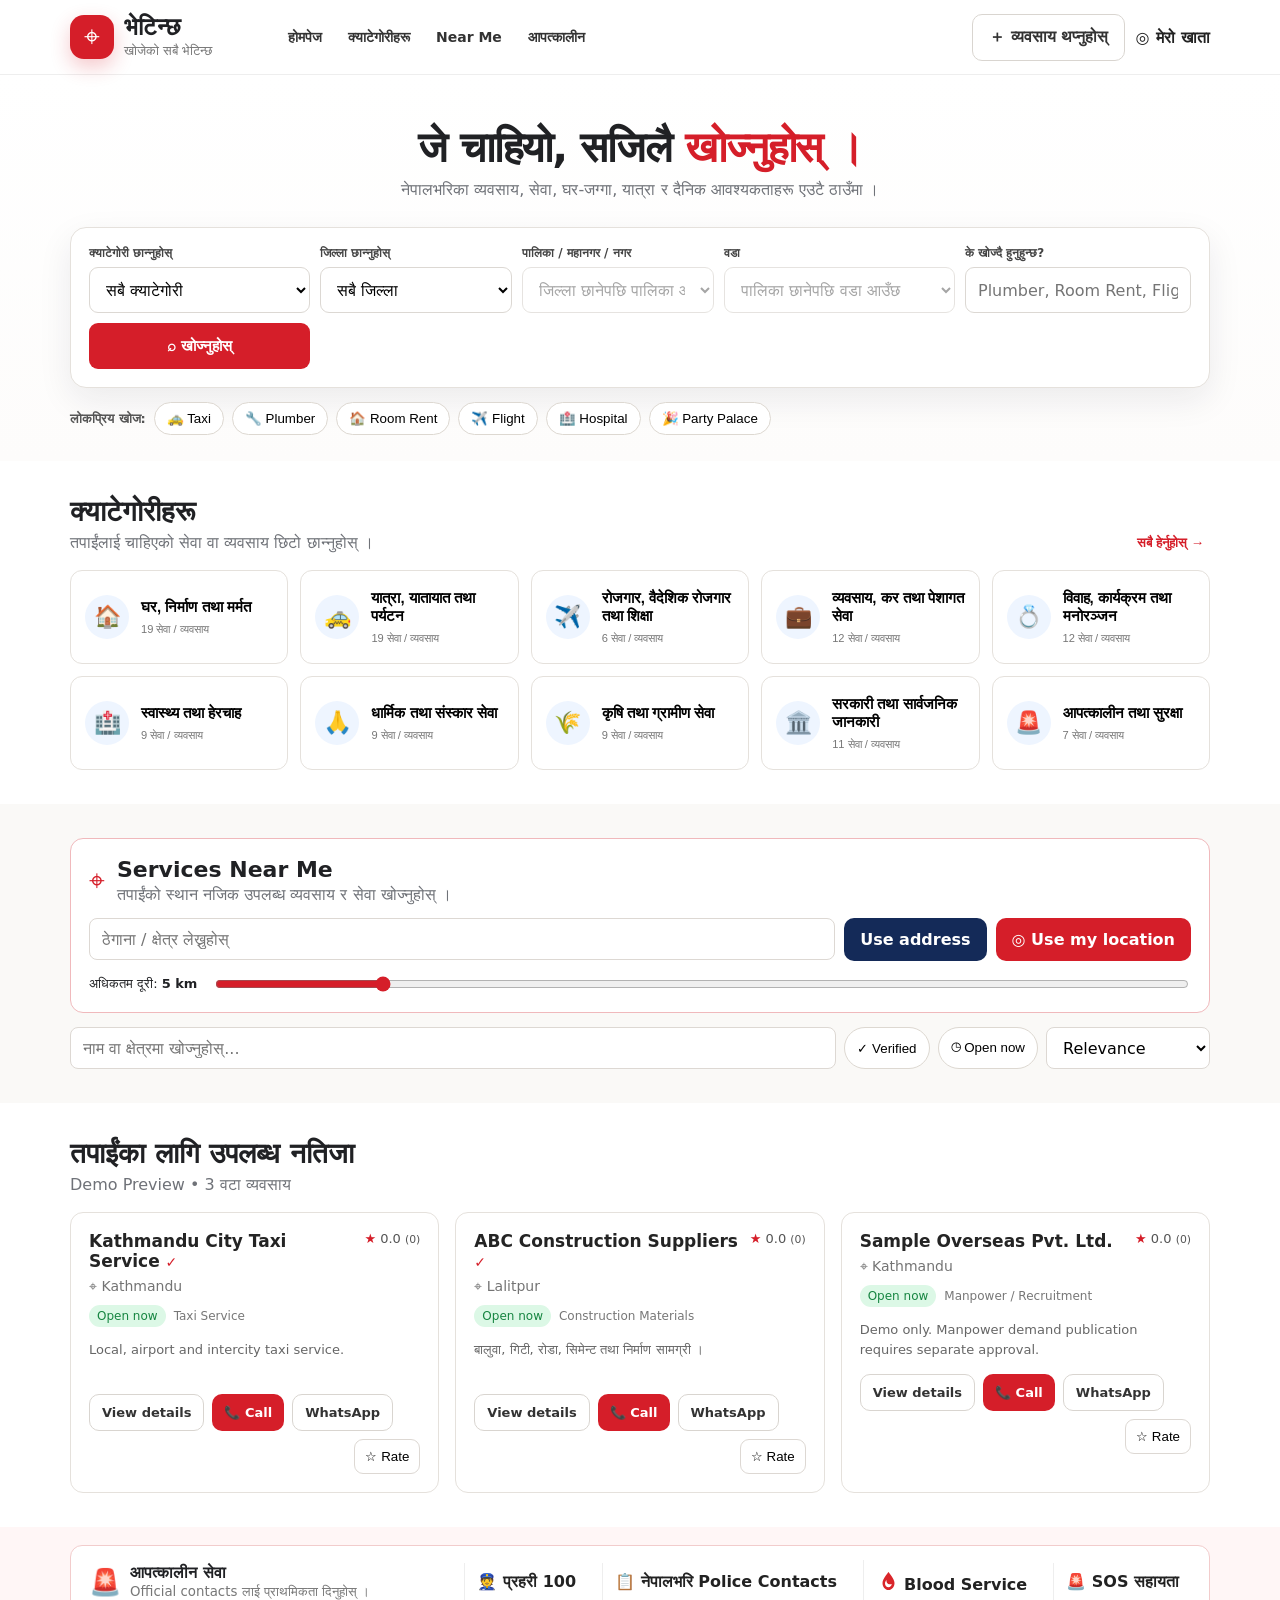
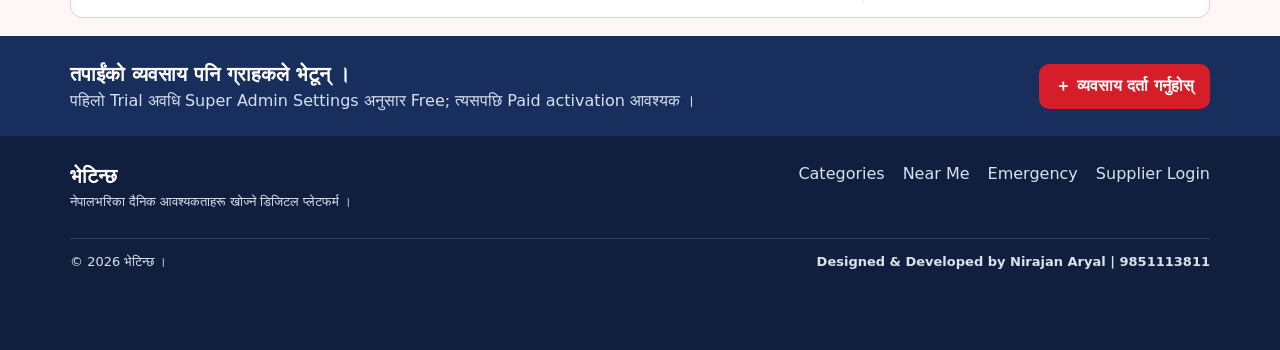
==== commit 246923a4: "Update index.html" ====
--- a/index.html
+++ b/index.html
@@ -41,7 +41,9 @@
 
   <section class="section results-section" id="search-results"><div class="container"><div class="section-head"><div><h2 id="resultsTitle">तपाईंका लागि उपलब्ध नतिजा</h2><p id="resultSummary">Database मा उपलब्ध व्यवसाय र सेवाहरू यहाँ देखिन्छन् ।</p></div></div><div class="results-grid" id="results" aria-live="polite"></div></div></section>
 
-  <section class="section emergency-strip" id="emergency"><div class="container emergency-row"><div class="emergency-title"><span>🚨</span><div><b>आपत्कालीन सेवा</b><small>Official contacts लाई प्राथमिकता दिनुहोस् ।</small></div></div><a href="tel:100">👮 प्रहरी <b>100</b></a><button id="policeBtn">📋 नेपालभरि Police Contacts</button><button id="sosBtn">🚨 SOS सहायता</button></div></section>
+  <section class="section emergency-strip" id="emergency"><div class="container emergency-row"><div class="emergency-title"><span>🚨</span><div><b>आपत्कालीन सेवा</b><small>Official contacts लाई प्राथमिकता दिनुहोस् ।</small></div></div><a href="tel:100">👮 प्रहरी <b>100</b></a><button id="policeBtn">📋 नेपालभरि Police Contacts</button><a href="https://blood-donation-system-teal.vercel.app" target="_blank" rel="noopener noreferrer" aria-label="Blood Donation System नयाँ पेजमा खोल्नुहोस्"><span style="display:inline-grid;place-items:center;width:24px;height:24px;border-radius:8px;background:#fff;color:#d9252a;margin-right:4px" aria-hidden="true">
+<svg width="15" height="18" viewBox="0 0 24 30" fill="currentColor" xmlns="http://www.w3.org/2000/svg"><path d="M12 0C12 0 2 11.8 2 18.2C2 24.7 6.5 30 12 30C17.5 30 22 24.7 22 18.2C22 11.8 12 0 12 0ZM12 25.5C8.8 25.5 6.2 22.6 6.2 19.1C6.2 17.6 7.2 15.4 8.6 13.1C8.3 14.6 8.5 16.1 9.2 17.4C10.2 19.3 12.3 20.6 14.8 20.6C15.8 20.6 16.7 20.4 17.5 20C17.1 23.1 14.8 25.5 12 25.5Z"/></svg>
+</span><b>Blood Service</b></a><button id="sosBtn">🚨 SOS सहायता</button></div></section>
 
   <section class="business-mini"><div class="container business-mini-inner"><div><b>तपाईंको व्यवसाय पनि ग्राहकले भेटून् ।</b><span>पहिलो Trial अवधि Super Admin Settings अनुसार Free; त्यसपछि Paid activation आवश्यक ।</span></div><button class="btn btn-primary" data-open-register>＋ व्यवसाय दर्ता गर्नुहोस्</button></div></section>
 </main>
@@ -58,6 +60,8 @@
 
 <div class="modal" id="profileModal" role="dialog" aria-modal="true"><div class="modal-panel business-detail"><div class="modal-head"><h2>Business Profile</h2><button class="iconbtn" data-close="profileModal">✕</button></div><div id="profileContent"></div></div></div>
 <div class="modal" id="reviewModal" role="dialog" aria-modal="true"><div class="modal-panel small-modal"><div class="modal-head"><div><h2>Rating दिनुहोस्</h2><p id="reviewBusinessName"></p></div><button class="iconbtn" data-close="reviewModal">✕</button></div><div class="rating-picker" id="ratingPicker"><button data-star="1">★</button><button data-star="2">★</button><button data-star="3">★</button><button data-star="4">★</button><button data-star="5">★</button></div><div class="form-grid"><div class="field"><label>तपाईंको नाम</label><input id="reviewName"></div><div class="field"><label>Mobile *</label><input id="reviewMobile" inputmode="numeric"></div><div class="field full"><label>Review</label><textarea id="reviewText"></textarea></div></div><div class="modal-actions"><button class="btn btn-primary" id="submitReview">Rating Submit</button></div></div></div>
-<div class="modal" id="sosModal"><div class="modal-panel small-modal"><div class="modal-head"><h2>🚨 Emergency Help</h2><button class="iconbtn" data-close="sosModal">✕</button></div><div class="notice danger-notice">ज्यान जोखिममा भएको अवस्थामा official emergency service लाई पहिले call गर्नुहोस् ।</div><div class="modal-actions"><a class="btn btn-danger" href="tel:100">📞 Nepal Police 100</a><button class="btn btn-outline" id="openPoliceDirectory">नेपालभरि Police Contacts</button></div></div></div>
+<div class="modal" id="sosModal"><div class="modal-panel small-modal"><div class="modal-head"><h2>🚨 Emergency Help</h2><button class="iconbtn" data-close="sosModal">✕</button></div><div class="notice danger-notice">ज्यान जोखिममा भएको अवस्थामा official emergency service लाई पहिले call गर्नुहोस् ।</div><div class="modal-actions"><a class="btn btn-danger" href="tel:100">📞 Nepal Police 100</a><button class="btn btn-outline" id="openPoliceDirectory">नेपालभरि Police Contacts</button><a class="btn btn-outline" href="https://blood-donation-system-teal.vercel.app" target="_blank" rel="noopener noreferrer"><span style="display:inline-grid;place-items:center;width:24px;height:24px;border-radius:8px;background:#fff;color:#d9252a;margin-right:4px" aria-hidden="true">
+<svg width="15" height="18" viewBox="0 0 24 30" fill="currentColor" xmlns="http://www.w3.org/2000/svg"><path d="M12 0C12 0 2 11.8 2 18.2C2 24.7 6.5 30 12 30C17.5 30 22 24.7 22 18.2C22 11.8 12 0 12 0ZM12 25.5C8.8 25.5 6.2 22.6 6.2 19.1C6.2 17.6 7.2 15.4 8.6 13.1C8.3 14.6 8.5 16.1 9.2 17.4C10.2 19.3 12.3 20.6 14.8 20.6C15.8 20.6 16.7 20.4 17.5 20C17.1 23.1 14.8 25.5 12 25.5Z"/></svg>
+</span> Blood Donation System</a></div></div></div>
 <script src="config.js?v=054"></script><script src="data.js?v=054"></script><script src="app.js?v=0551-20260826"></script>
 </body></html>
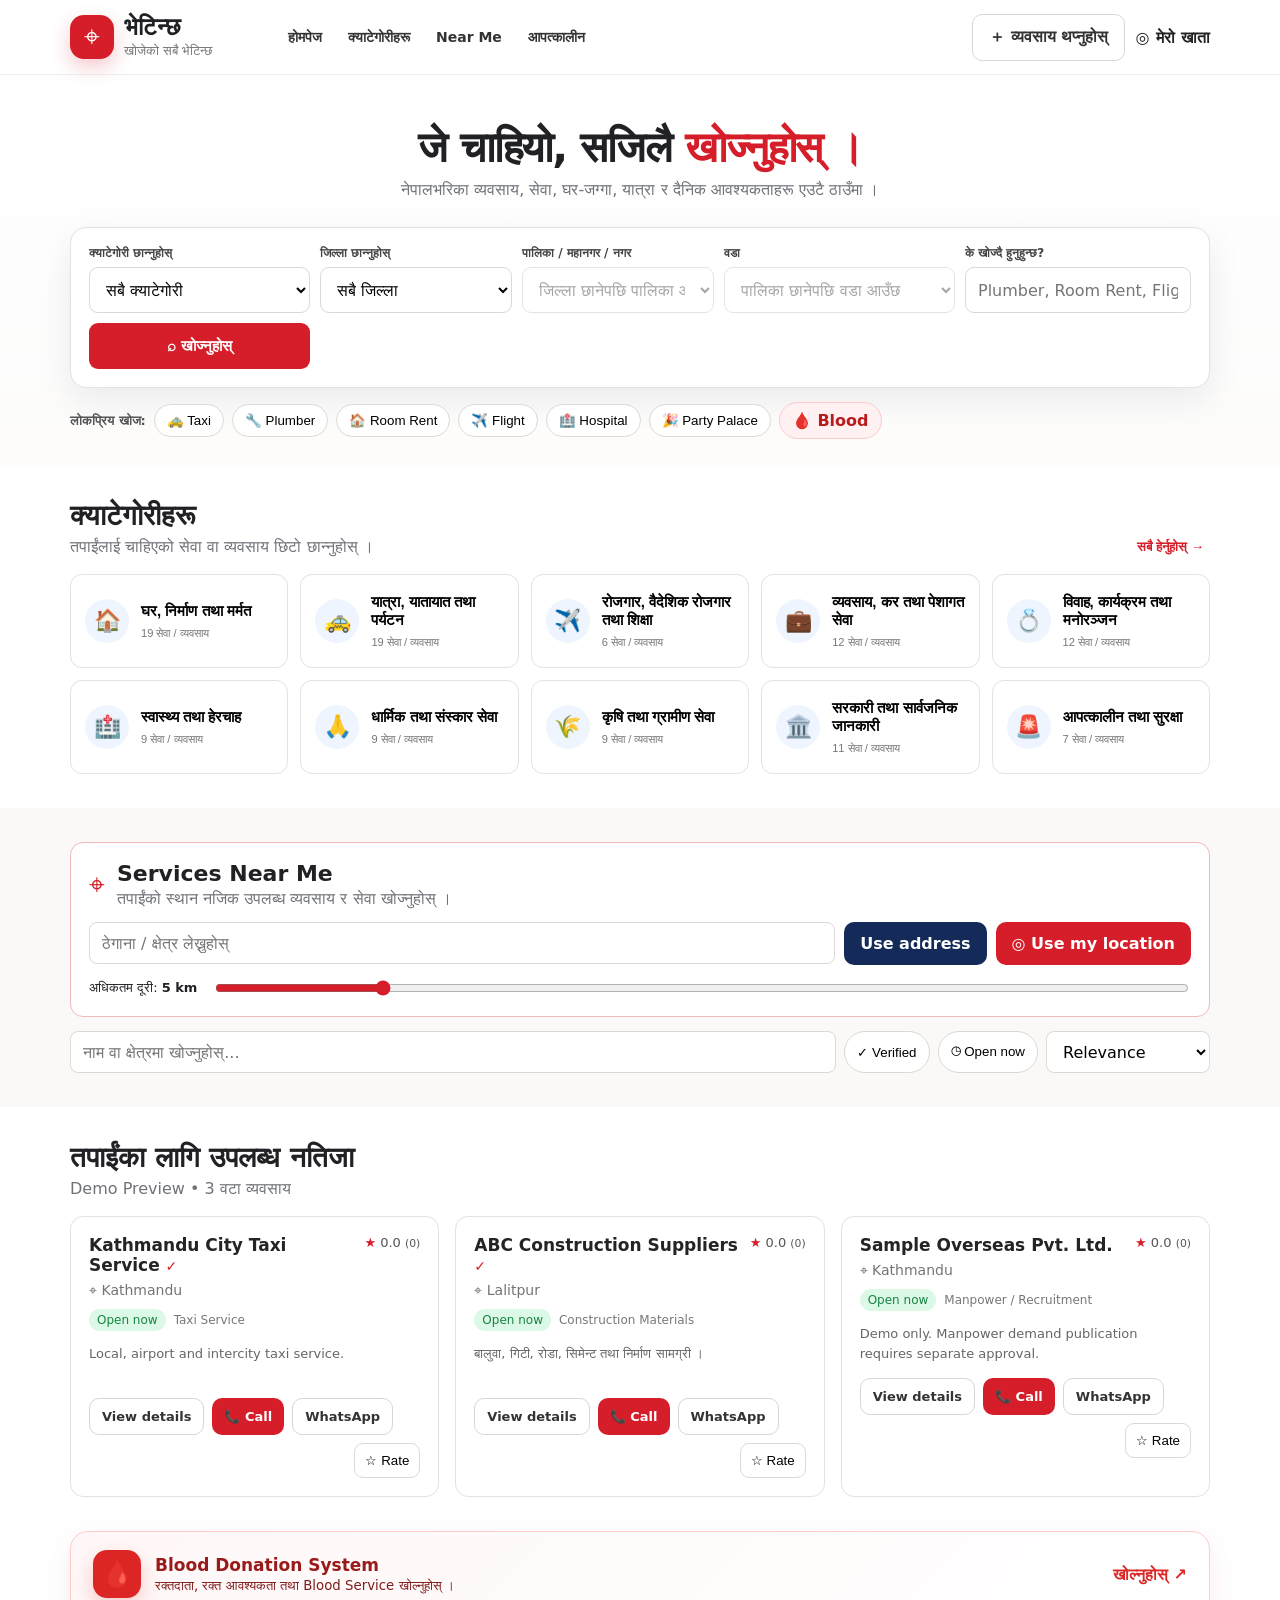
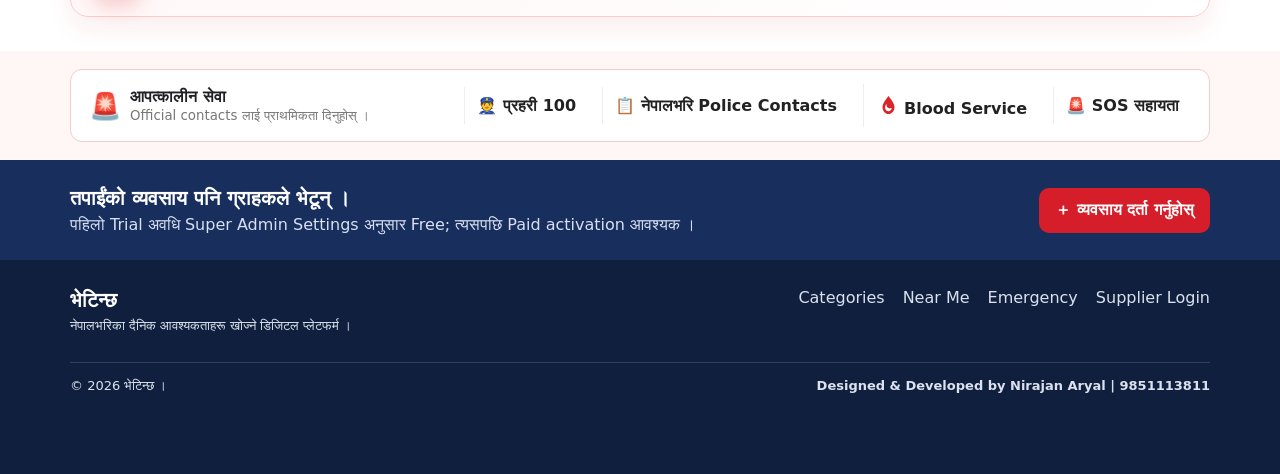
==== commit b10d88a4: "Update index.html" ====
--- a/index.html
+++ b/index.html
@@ -31,7 +31,7 @@
         <div class="finder-field keyword-field"><label for="q">के खोज्दै हुनुहुन्छ?</label><input id="q" autocomplete="off" placeholder="Plumber, Room Rent, Flight..."></div>
         <button class="search-main" id="searchBtn">⌕ खोज्नुहोस्</button>
       </div>
-      <div class="popular-row"><b>लोकप्रिय खोज:</b><button data-search="Taxi Service">🚕 Taxi</button><button data-search="Plumber">🔧 Plumber</button><button data-search="Room Rent">🏠 Room Rent</button><button data-search="Flight">✈️ Flight</button><button data-search="Hospital">🏥 Hospital</button><button data-search="Party Palace">🎉 Party Palace</button></div>
+      <div class="popular-row"><b>लोकप्रिय खोज:</b><button data-search="Taxi Service">🚕 Taxi</button><button data-search="Plumber">🔧 Plumber</button><button data-search="Room Rent">🏠 Room Rent</button><button data-search="Flight">✈️ Flight</button><button data-search="Hospital">🏥 Hospital</button><button data-search="Party Palace">🎉 Party Palace</button><a href="https://blood-donation-system-teal.vercel.app" target="_blank" rel="noopener noreferrer" style="display:inline-flex;align-items:center;gap:6px;padding:8px 12px;border-radius:999px;border:1px solid #fecaca;background:#fff1f2;color:#b91c1c;font-weight:800;text-decoration:none;white-space:nowrap" aria-label="Blood Donation System नयाँ पेजमा खोल्नुहोस्">🩸 Blood</a></div>
     </div>
   </section>
 
@@ -41,6 +41,7 @@
 
   <section class="section results-section" id="search-results"><div class="container"><div class="section-head"><div><h2 id="resultsTitle">तपाईंका लागि उपलब्ध नतिजा</h2><p id="resultSummary">Database मा उपलब्ध व्यवसाय र सेवाहरू यहाँ देखिन्छन् ।</p></div></div><div class="results-grid" id="results" aria-live="polite"></div></div></section>
 
+  <section class="section" id="bloodService" style="padding-top:0"><div class="container"><a href="https://blood-donation-system-teal.vercel.app" target="_blank" rel="noopener noreferrer" style="display:flex;align-items:center;justify-content:space-between;gap:18px;padding:18px 22px;border:1px solid #fecaca;border-radius:18px;background:linear-gradient(135deg,#fff7f7,#fff);box-shadow:0 10px 28px rgba(185,28,28,.08);text-decoration:none;color:#7f1d1d"><div style="display:flex;align-items:center;gap:14px"><span style="width:48px;height:48px;border-radius:14px;display:grid;place-items:center;background:#dc2626;color:#fff;font-size:26px;box-shadow:0 8px 20px rgba(220,38,38,.22)">🩸</span><div><b style="display:block;font-size:17px;color:#991b1b">Blood Donation System</b><small style="display:block;margin-top:3px;color:#7f1d1d">रक्तदाता, रक्त आवश्यकता तथा Blood Service खोल्नुहोस् ।</small></div></div><span style="font-weight:900;color:#dc2626">खोल्नुहोस् ↗</span></a></div></section>
   <section class="section emergency-strip" id="emergency"><div class="container emergency-row"><div class="emergency-title"><span>🚨</span><div><b>आपत्कालीन सेवा</b><small>Official contacts लाई प्राथमिकता दिनुहोस् ।</small></div></div><a href="tel:100">👮 प्रहरी <b>100</b></a><button id="policeBtn">📋 नेपालभरि Police Contacts</button><a href="https://blood-donation-system-teal.vercel.app" target="_blank" rel="noopener noreferrer" aria-label="Blood Donation System नयाँ पेजमा खोल्नुहोस्"><span style="display:inline-grid;place-items:center;width:24px;height:24px;border-radius:8px;background:#fff;color:#d9252a;margin-right:4px" aria-hidden="true">
 <svg width="15" height="18" viewBox="0 0 24 30" fill="currentColor" xmlns="http://www.w3.org/2000/svg"><path d="M12 0C12 0 2 11.8 2 18.2C2 24.7 6.5 30 12 30C17.5 30 22 24.7 22 18.2C22 11.8 12 0 12 0ZM12 25.5C8.8 25.5 6.2 22.6 6.2 19.1C6.2 17.6 7.2 15.4 8.6 13.1C8.3 14.6 8.5 16.1 9.2 17.4C10.2 19.3 12.3 20.6 14.8 20.6C15.8 20.6 16.7 20.4 17.5 20C17.1 23.1 14.8 25.5 12 25.5Z"/></svg>
 </span><b>Blood Service</b></a><button id="sosBtn">🚨 SOS सहायता</button></div></section>
@@ -49,7 +50,7 @@
 </main>
 <footer class="footer"><div class="container footer-inner"><div><b>भेटिन्छ</b><small>नेपालभरिका दैनिक आवश्यकताहरू खोज्ने डिजिटल प्लेटफर्म ।</small></div><div><a href="#categorySection">Categories</a><a href="#nearMe">Near Me</a><a href="#emergency">Emergency</a><a href="supplier-login.html">Supplier Login</a></div></div><div class="container footer-bottom"><span>© <span id="year"></span> भेटिन्छ ।</span><strong>Designed &amp; Developed by Nirajan Aryal | <a href="tel:9851113811">9851113811</a></strong></div></footer>
 
-<nav class="mobile-nav"><a href="#home">⌂<small>Home</small></a><a href="#categorySection">▦<small>Categories</small></a><button data-open-register>＋<small>Business</small></button><a href="#nearMe">⌖<small>Near Me</small></a><button id="mobileSOS">🚨<small>SOS</small></button></nav>
+<nav class="mobile-nav"><a href="#home">⌂<small>Home</small></a><a href="#categorySection">▦<small>Categories</small></a><button data-open-register>＋<small>Business</small></button><a href="https://blood-donation-system-teal.vercel.app" target="_blank" rel="noopener noreferrer">🩸<small>Blood</small></a><button id="mobileSOS">🚨<small>SOS</small></button></nav>
 
 <div class="modal" id="businessModal" role="dialog" aria-modal="true"><div class="modal-panel wide-modal"><div class="modal-head"><div><h2>आफ्नो व्यवसाय भेटिन्छमा जोड्नुहोस्</h2><p>Category अनुसार विवरण बदलिन्छ । Trial सकिएपछि listing स्वतः hide हुन्छ; Paid activation पछि फेरि देखिन्छ ।</p></div><button class="iconbtn" data-close="businessModal">✕</button></div><div class="stepper"><span class="step active">1 व्यवसाय</span><span class="step">2 Category</span><span class="step">3 विवरण</span><span class="step">4 Review</span></div><form id="businessForm" onsubmit="return false">
 <section class="reg-step"><div class="form-grid"><div class="field"><label>Listing Type</label><select name="listingType"><option>Business / Company</option><option>Individual Professional</option><option>Supplier</option><option>Rental Service</option><option>Organization</option></select></div><div class="field"><label>Business / Provider Name *</label><input name="name" required></div><div class="field"><label>Contact Person</label><input name="contactPerson"></div><div class="field"><label>Mobile *</label><input name="mobile" inputmode="numeric" required></div><div class="field"><label>WhatsApp</label><input name="whatsapp" inputmode="numeric"></div><div class="field"><label>Email</label><input name="email" type="email"></div><div class="field"><label>District *</label><select name="district" id="regDistrict" required><option value="">जिल्ला छान्नुहोस्</option></select></div><div class="field"><label>पालिका / महानगर / नगर *</label><select name="municipality" id="regMunicipality" required disabled><option value="">जिल्ला छानेपछि पालिका आउँछ</option></select></div><div class="field"><label>Ward No. *</label><select name="ward" id="regWard" required disabled><option value="">पालिका छानेपछि वडा आउँछ</option></select></div><div class="field"><label>Area / Locality</label><input name="area" placeholder="टोल / क्षेत्र / landmark"></div><div class="field"><label>पूरा ठेगाना</label><input name="address"></div><div class="field full"><label>छोटो परिचय</label><textarea name="description"></textarea></div></div></section>
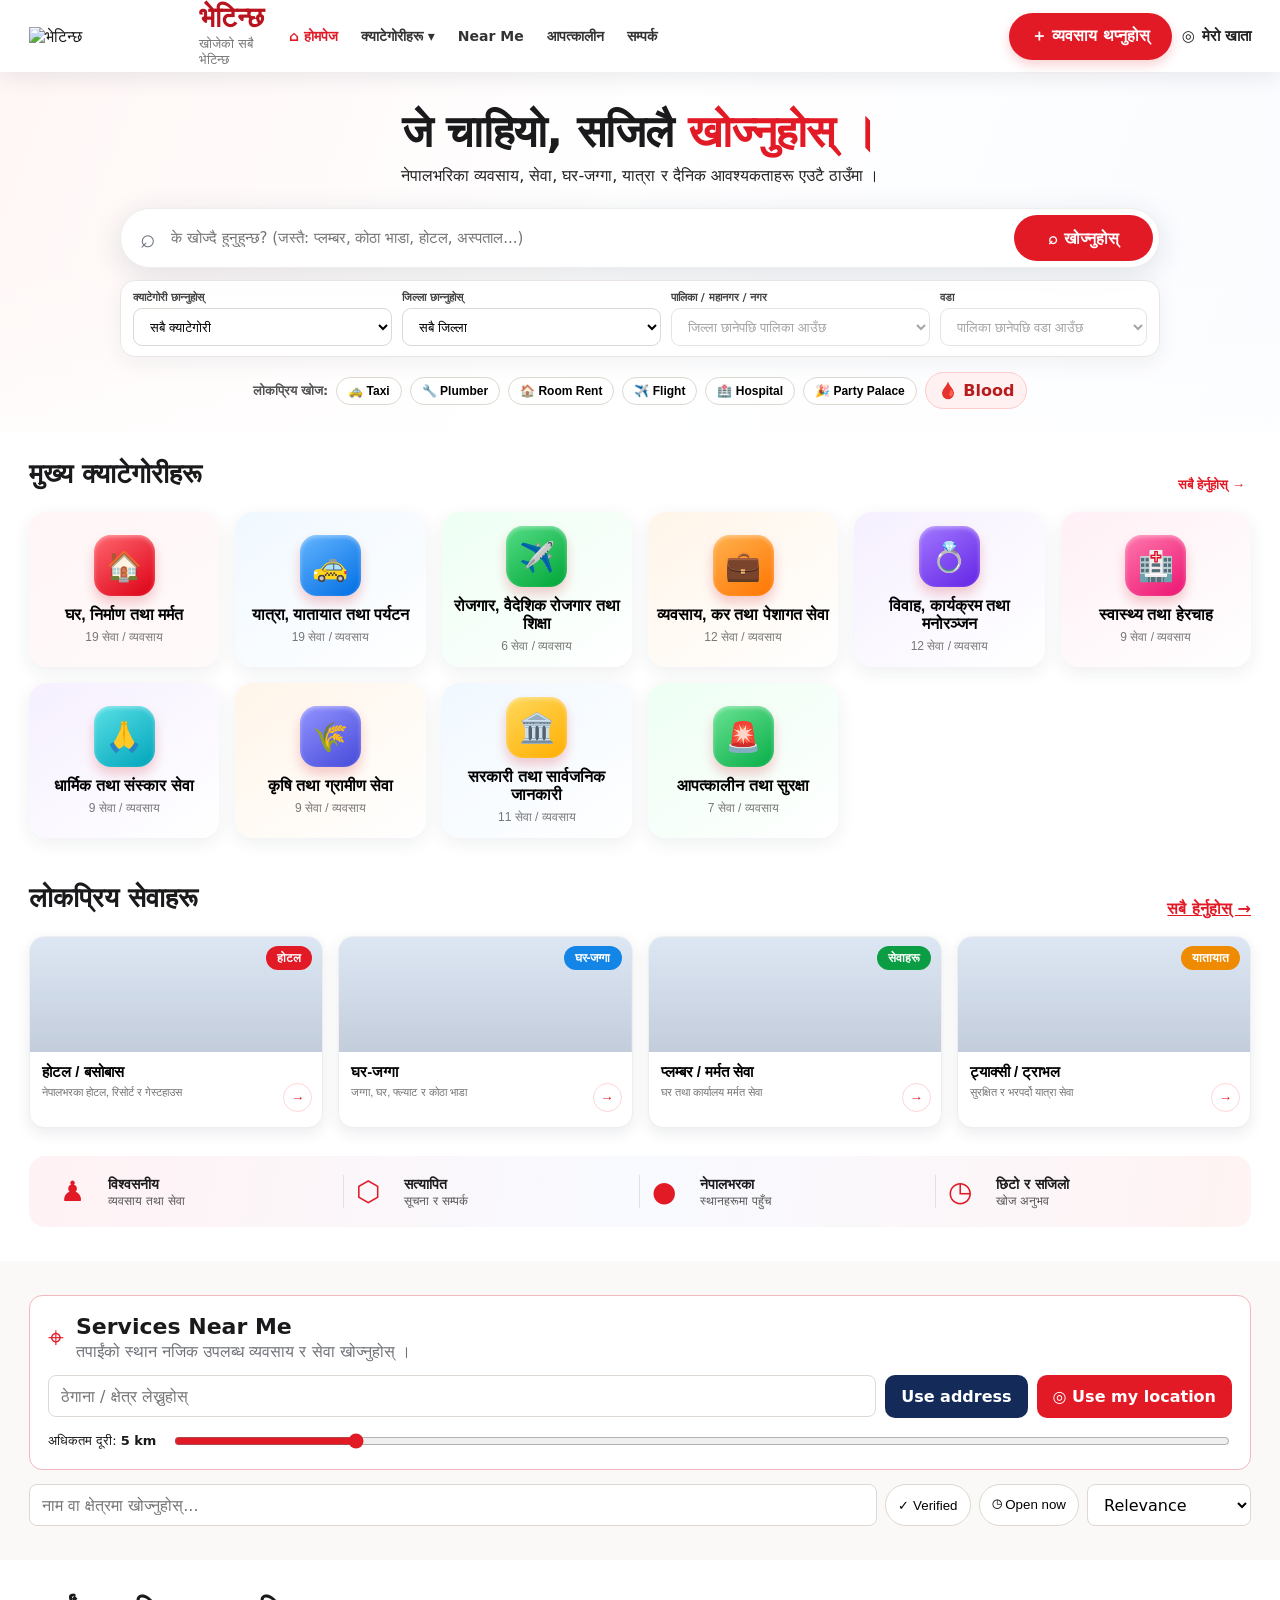
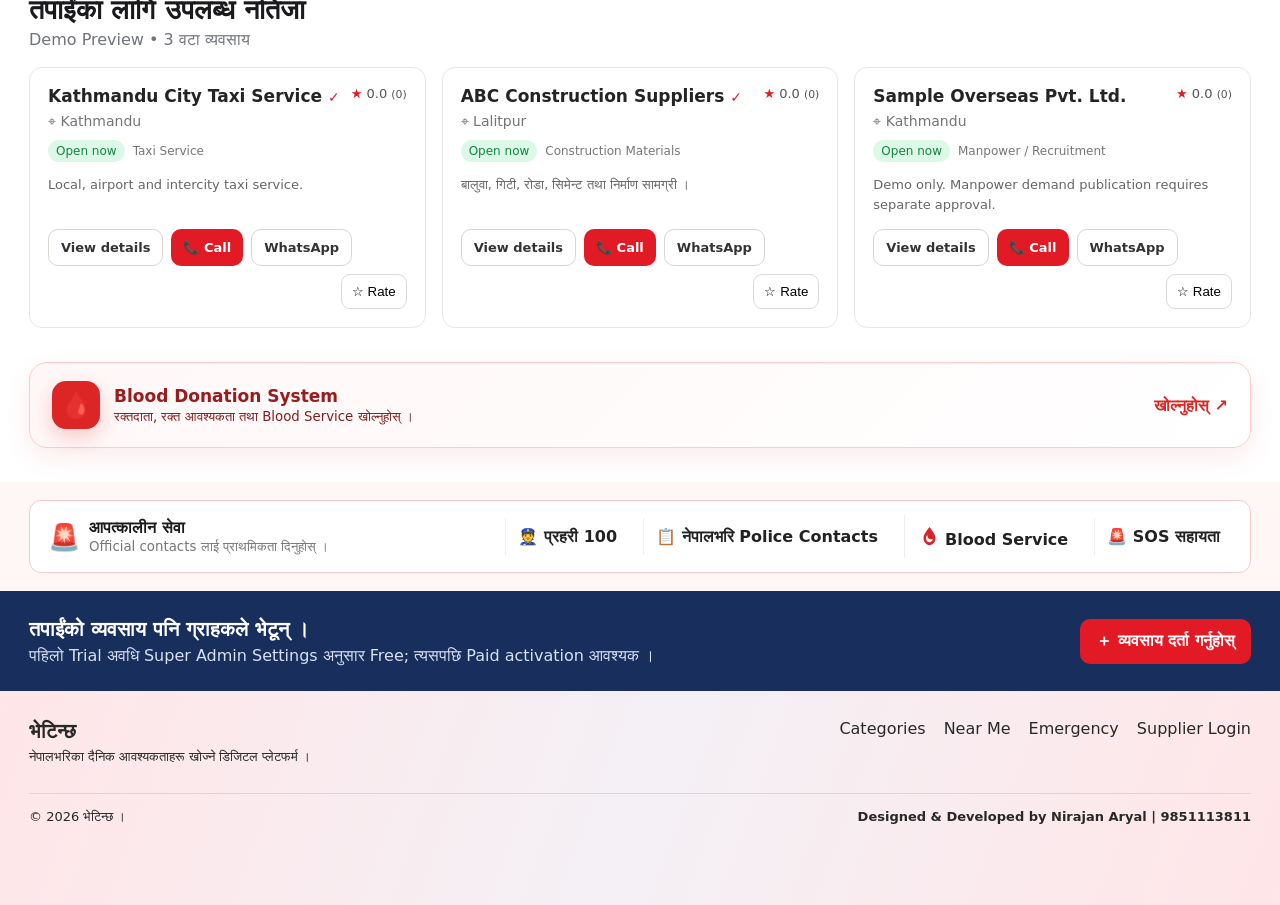
==== commit 3315a353: "Update index.html" ====
--- a/index.html
+++ b/index.html
@@ -6,15 +6,15 @@
   <meta name="theme-color" content="#ffffff">
   <title>भेटिन्छ — जे चाहियो, सजिलै खोज्नुहोस् ।</title>
   <meta name="description" content="नेपालभरिका सेवा, व्यवसाय, घर-जग्गा, यात्रा, स्वास्थ्य, रोजगारी र दैनिक आवश्यकताहरू स्थानअनुसार खोज्ने प्लेटफर्म ।">
-  <link rel="stylesheet" href="styles.css">
+  <link rel="stylesheet" href="styles.css?v=home20261020">
 </head>
 <body>
 <a class="skip-link" href="#mainContent">मुख्य सामग्रीमा जानुहोस्</a>
 <header class="site-header">
   <div class="container nav-wrap">
-    <a class="brand" href="#home" aria-label="भेटिन्छ गृहपृष्ठ"><span class="brand-pin">⌖</span><span><b>भेटिन्छ</b><small>खोजेको सबै भेटिन्छ</small></span></a>
-    <nav class="desktop-nav" aria-label="मुख्य नेभिगेसन">
-      <a href="#home">होमपेज</a><a href="#categorySection">क्याटेगोरीहरू</a><a href="#nearMe">Near Me</a><a href="#emergency">आपत्कालीन</a>
+    <a class="brand" href="#home" aria-label="भेटिन्छ गृहपृष्ठ"><img class="brand-logo" src="logo.png" alt="भेटिन्छ" onerror="this.hidden=true;this.nextElementSibling.hidden=false"><span class="brand-fallback" hidden><b>भेटिन्छ</b><small>खोजेको सबै भेटिन्छ</small></span></a>
+    <button class="mobile-menu-toggle" id="mobileMenuToggle" type="button" aria-label="मेनु खोल्नुहोस्" aria-expanded="false">☰</button><nav class="desktop-nav" aria-label="मुख्य नेभिगेसन">
+      <a href="#home">⌂ होमपेज</a><a href="#categorySection">क्याटेगोरीहरू ▾</a><a href="#nearMe">Near Me</a><a href="#emergency">आपत्कालीन</a><a href="#footerContact">सम्पर्क</a>
     </nav>
     <div class="nav-actions"><button class="btn btn-outline" data-open-register>＋ व्यवसाय थप्नुहोस्</button><a class="account-link" href="supplier-login.html">◎ <span>मेरो खाता</span></a></div>
   </div>
@@ -23,7 +23,7 @@
   <section class="search-hero" id="home">
     <div class="container">
       <div class="hero-title"><h1>जे चाहियो, सजिलै <span>खोज्नुहोस् ।</span></h1><p>नेपालभरिका व्यवसाय, सेवा, घर-जग्गा, यात्रा र दैनिक आवश्यकताहरू एउटै ठाउँमा ।</p></div>
-      <div class="finder-card" role="search">
+      <div class="hero-search-shell"><div class="hero-search-bar"><span class="search-magnifier">⌕</span><input id="heroQuickSearch" type="search" placeholder="के खोज्दै हुनुहुन्छ? (जस्तै: प्लम्बर, कोठा भाडा, होटल, अस्पताल...)" aria-label="मुख्य खोज"><button id="heroSearchBtn" type="button">⌕ खोज्नुहोस्</button></div></div><div class="finder-card" role="search" id="advancedFilters">
         <div class="finder-field"><label for="categorySelect">क्याटेगोरी छान्नुहोस्</label><select id="categorySelect"><option value="">सबै क्याटेगोरी</option></select></div>
         <div class="finder-field"><label for="city">जिल्ला छान्नुहोस्</label><select id="city"><option value="">सबै जिल्ला</option></select></div>
         <div class="finder-field"><label for="municipalitySelect">पालिका / महानगर / नगर</label><select id="municipalitySelect" disabled><option value="">जिल्ला छानेपछि पालिका आउँछ</option></select></div>
@@ -35,8 +35,41 @@
     </div>
   </section>
 
-  <section class="section" id="categorySection"><div class="container"><div class="section-head"><div><h2>क्याटेगोरीहरू</h2><p>तपाईंलाई चाहिएको सेवा वा व्यवसाय छिटो छान्नुहोस् ।</p></div><button id="showAllCategories" class="text-btn">सबै हेर्नुहोस् →</button></div><div class="category-grid" id="categories"></div></div></section>
+  <section class="section categories-section" id="categorySection"><div class="container"><div class="section-head"><div><h2>मुख्य क्याटेगोरीहरू</h2></div><button id="showAllCategories" class="text-btn">सबै हेर्नुहोस् →</button></div><div class="category-grid" id="categories"></div></div></section>
 
+
+  <section class="section featured-services" id="featuredServices">
+    <div class="container">
+      <div class="section-head">
+        <div><h2>लोकप्रिय सेवाहरू</h2></div>
+        <a class="text-btn" href="#search-results">सबै हेर्नुहोस् →</a>
+      </div>
+      <div class="featured-grid">
+        <button type="button" class="featured-card" data-feature-search="Hotel">
+          <span class="featured-photo photo-hotel"><span class="featured-tag">होटल</span></span>
+          <span class="featured-info"><b>होटल / बसोबास</b><small>नेपालभरका होटल, रिसोर्ट र गेस्टहाउस</small><span class="featured-arrow">→</span></span>
+        </button>
+        <button type="button" class="featured-card" data-feature-search="Room Rent">
+          <span class="featured-photo photo-rent"><span class="featured-tag blue">घर-जग्गा</span></span>
+          <span class="featured-info"><b>घर-जग्गा</b><small>जग्गा, घर, फ्ल्याट र कोठा भाडा</small><span class="featured-arrow">→</span></span>
+        </button>
+        <button type="button" class="featured-card" data-feature-search="Plumber">
+          <span class="featured-photo photo-plumber"><span class="featured-tag green">सेवाहरू</span></span>
+          <span class="featured-info"><b>प्लम्बर / मर्मत सेवा</b><small>घर तथा कार्यालय मर्मत सेवा</small><span class="featured-arrow">→</span></span>
+        </button>
+        <button type="button" class="featured-card" data-feature-search="Taxi">
+          <span class="featured-photo photo-taxi"><span class="featured-tag orange">यातायात</span></span>
+          <span class="featured-info"><b>ट्याक्सी / ट्राभल</b><small>सुरक्षित र भरपर्दो यात्रा सेवा</small><span class="featured-arrow">→</span></span>
+        </button>
+      </div>
+      <div class="trust-strip">
+        <div><span>♟</span><b>विश्वसनीय</b><small>व्यवसाय तथा सेवा</small></div>
+        <div><span>⬡</span><b>सत्यापित</b><small>सूचना र सम्पर्क</small></div>
+        <div><span>●</span><b>नेपालभरका</b><small>स्थानहरूमा पहुँच</small></div>
+        <div><span>◷</span><b>छिटो र सजिलो</b><small>खोज अनुभव</small></div>
+      </div>
+    </div>
+  </section>
   <section class="section near-section" id="nearMe"><div class="container"><div class="near-box"><div class="near-title"><span>⌖</span><div><h2>Services Near Me</h2><p>तपाईंको स्थान नजिक उपलब्ध व्यवसाय र सेवा खोज्नुहोस् ।</p></div></div><div class="near-controls"><input id="nearAddress" placeholder="ठेगाना / क्षेत्र लेख्नुहोस्"><button class="btn btn-dark" id="useAddress">Use address</button><button class="btn btn-danger" id="nearMeBtn">◎ Use my location</button></div><div class="distance-row"><label>अधिकतम दूरी: <b id="distanceLabel">5 km</b></label><input id="distanceRange" type="range" min="1" max="25" value="5" step="1"></div></div><div class="filter-bar"><input id="resultFilter" placeholder="नाम वा क्षेत्रमा खोज्नुहोस्..."><button class="filter-chip" id="filterVerified">✓ Verified</button><button class="filter-chip" id="filterOpen">◷ Open now</button><select id="sortResults"><option value="relevance">Relevance</option><option value="rating">Highest Rating</option><option value="verified">Verified First</option><option value="name">Name A–Z</option></select></div></div></section>
 
   <section class="section results-section" id="search-results"><div class="container"><div class="section-head"><div><h2 id="resultsTitle">तपाईंका लागि उपलब्ध नतिजा</h2><p id="resultSummary">Database मा उपलब्ध व्यवसाय र सेवाहरू यहाँ देखिन्छन् ।</p></div></div><div class="results-grid" id="results" aria-live="polite"></div></div></section>
@@ -48,9 +81,15 @@
 
   <section class="business-mini"><div class="container business-mini-inner"><div><b>तपाईंको व्यवसाय पनि ग्राहकले भेटून् ।</b><span>पहिलो Trial अवधि Super Admin Settings अनुसार Free; त्यसपछि Paid activation आवश्यक ।</span></div><button class="btn btn-primary" data-open-register>＋ व्यवसाय दर्ता गर्नुहोस्</button></div></section>
 </main>
-<footer class="footer"><div class="container footer-inner"><div><b>भेटिन्छ</b><small>नेपालभरिका दैनिक आवश्यकताहरू खोज्ने डिजिटल प्लेटफर्म ।</small></div><div><a href="#categorySection">Categories</a><a href="#nearMe">Near Me</a><a href="#emergency">Emergency</a><a href="supplier-login.html">Supplier Login</a></div></div><div class="container footer-bottom"><span>© <span id="year"></span> भेटिन्छ ।</span><strong>Designed &amp; Developed by Nirajan Aryal | <a href="tel:9851113811">9851113811</a></strong></div></footer>
+<footer class="footer" id="footerContact"><div class="container footer-inner"><div><b>भेटिन्छ</b><small>नेपालभरिका दैनिक आवश्यकताहरू खोज्ने डिजिटल प्लेटफर्म ।</small></div><div><a href="#categorySection">Categories</a><a href="#nearMe">Near Me</a><a href="#emergency">Emergency</a><a href="supplier-login.html">Supplier Login</a></div></div><div class="container footer-bottom"><span>© <span id="year"></span> भेटिन्छ ।</span><strong>Designed &amp; Developed by Nirajan Aryal | <a href="tel:9851113811">9851113811</a></strong></div></footer>
 
-<nav class="mobile-nav"><a href="#home">⌂<small>Home</small></a><a href="#categorySection">▦<small>Categories</small></a><button data-open-register>＋<small>Business</small></button><a href="https://blood-donation-system-teal.vercel.app" target="_blank" rel="noopener noreferrer">🩸<small>Blood</small></a><button id="mobileSOS">🚨<small>SOS</small></button></nav>
+<nav class="mobile-nav" aria-label="मोबाइल नेभिगेसन">
+  <a href="#home" class="active">⌂<small>होम</small></a>
+  <a href="#home" id="mobileSearchShortcut">⌕<small>खोज</small></a>
+  <a href="#categorySection">▦<small>क्याटेगोरी</small></a>
+  <button type="button" data-open-register>⊞<small>व्यवसाय थप्नुहोस्</small></button>
+  <a href="supplier-login.html">♟<small>खाता</small></a>
+</nav>
 
 <div class="modal" id="businessModal" role="dialog" aria-modal="true"><div class="modal-panel wide-modal"><div class="modal-head"><div><h2>आफ्नो व्यवसाय भेटिन्छमा जोड्नुहोस्</h2><p>Category अनुसार विवरण बदलिन्छ । Trial सकिएपछि listing स्वतः hide हुन्छ; Paid activation पछि फेरि देखिन्छ ।</p></div><button class="iconbtn" data-close="businessModal">✕</button></div><div class="stepper"><span class="step active">1 व्यवसाय</span><span class="step">2 Category</span><span class="step">3 विवरण</span><span class="step">4 Review</span></div><form id="businessForm" onsubmit="return false">
 <section class="reg-step"><div class="form-grid"><div class="field"><label>Listing Type</label><select name="listingType"><option>Business / Company</option><option>Individual Professional</option><option>Supplier</option><option>Rental Service</option><option>Organization</option></select></div><div class="field"><label>Business / Provider Name *</label><input name="name" required></div><div class="field"><label>Contact Person</label><input name="contactPerson"></div><div class="field"><label>Mobile *</label><input name="mobile" inputmode="numeric" required></div><div class="field"><label>WhatsApp</label><input name="whatsapp" inputmode="numeric"></div><div class="field"><label>Email</label><input name="email" type="email"></div><div class="field"><label>District *</label><select name="district" id="regDistrict" required><option value="">जिल्ला छान्नुहोस्</option></select></div><div class="field"><label>पालिका / महानगर / नगर *</label><select name="municipality" id="regMunicipality" required disabled><option value="">जिल्ला छानेपछि पालिका आउँछ</option></select></div><div class="field"><label>Ward No. *</label><select name="ward" id="regWard" required disabled><option value="">पालिका छानेपछि वडा आउँछ</option></select></div><div class="field"><label>Area / Locality</label><input name="area" placeholder="टोल / क्षेत्र / landmark"></div><div class="field"><label>पूरा ठेगाना</label><input name="address"></div><div class="field full"><label>छोटो परिचय</label><textarea name="description"></textarea></div></div></section>
@@ -64,5 +103,5 @@
 <div class="modal" id="sosModal"><div class="modal-panel small-modal"><div class="modal-head"><h2>🚨 Emergency Help</h2><button class="iconbtn" data-close="sosModal">✕</button></div><div class="notice danger-notice">ज्यान जोखिममा भएको अवस्थामा official emergency service लाई पहिले call गर्नुहोस् ।</div><div class="modal-actions"><a class="btn btn-danger" href="tel:100">📞 Nepal Police 100</a><button class="btn btn-outline" id="openPoliceDirectory">नेपालभरि Police Contacts</button><a class="btn btn-outline" href="https://blood-donation-system-teal.vercel.app" target="_blank" rel="noopener noreferrer"><span style="display:inline-grid;place-items:center;width:24px;height:24px;border-radius:8px;background:#fff;color:#d9252a;margin-right:4px" aria-hidden="true">
 <svg width="15" height="18" viewBox="0 0 24 30" fill="currentColor" xmlns="http://www.w3.org/2000/svg"><path d="M12 0C12 0 2 11.8 2 18.2C2 24.7 6.5 30 12 30C17.5 30 22 24.7 22 18.2C22 11.8 12 0 12 0ZM12 25.5C8.8 25.5 6.2 22.6 6.2 19.1C6.2 17.6 7.2 15.4 8.6 13.1C8.3 14.6 8.5 16.1 9.2 17.4C10.2 19.3 12.3 20.6 14.8 20.6C15.8 20.6 16.7 20.4 17.5 20C17.1 23.1 14.8 25.5 12 25.5Z"/></svg>
 </span> Blood Donation System</a></div></div></div>
-<script src="config.js?v=054"></script><script src="data.js?v=054"></script><script src="app.js?v=0551-20260826"></script>
+<script src="config.js?v=054"></script><script src="data.js?v=054"></script><script src="app.js?v=home20261020"></script>
 </body></html>
--- a/styles.css
+++ b/styles.css
@@ -1 +1,456 @@
-:root{--red:#d51e29;--red2:#b9131e;--navy:#142a58;--ink:#202124;--muted:#6f7278;--line:#e5e1dc;--soft:#faf9f7;--green:#159447;--yellow:#f2a000;--shadow:0 12px 34px rgba(20,30,50,.08);--r:14px}*{box-sizing:border-box}html{scroll-behavior:smooth}body{margin:0;font-family:Inter,system-ui,-apple-system,"Segoe UI","Noto Sans Devanagari",sans-serif;color:var(--ink);background:#fff}.container{width:min(1140px,calc(100% - 32px));margin:auto}.skip-link{position:absolute;left:-999px}.skip-link:focus{left:12px;top:12px;z-index:1000;background:#fff;padding:8px}.site-header{position:sticky;top:0;z-index:60;background:rgba(255,255,255,.97);border-bottom:1px solid #eee;backdrop-filter:blur(10px)}.nav-wrap{height:74px;display:flex;align-items:center;gap:28px}.brand{display:flex;align-items:center;gap:10px;text-decoration:none;color:var(--ink);min-width:190px}.brand-pin{width:44px;height:44px;border-radius:14px;background:var(--red);color:#fff;display:grid;place-items:center;font-size:28px;box-shadow:0 8px 20px rgba(213,30,41,.24)}.brand b{font-size:24px;display:block;line-height:1}.brand small{display:block;color:#777;margin-top:4px}.desktop-nav{display:flex;align-items:center;gap:26px;flex:1}.desktop-nav a{color:#333;text-decoration:none;font-weight:700;font-size:14px}.desktop-nav a:hover{color:var(--red)}.nav-actions{display:flex;gap:10px;align-items:center}.account-link{display:flex;align-items:center;gap:7px;text-decoration:none;color:#222;font-weight:700}.btn{border:0;border-radius:10px;padding:12px 16px;font:inherit;font-weight:800;cursor:pointer;text-decoration:none;display:inline-flex;align-items:center;justify-content:center;gap:7px}.btn-primary{background:var(--red);color:#fff}.btn-outline{background:#fff;border:1px solid #d9d5d0;color:#333}.btn-dark{background:var(--navy);color:#fff}.btn-danger{background:var(--red);color:#fff}.text-btn{background:none;border:0;color:var(--red);font-weight:800;cursor:pointer}.search-hero{padding:48px 0 26px;background:linear-gradient(180deg,#fff 0%,#fdfcfb 100%)}.hero-title{text-align:center;margin-bottom:28px}.hero-title h1{font-size:42px;margin:0 0 8px;letter-spacing:-1.2px}.hero-title h1 span{color:var(--red)}.hero-title p{margin:0;color:var(--muted);font-size:16px}.finder-card{border:1px solid var(--line);border-radius:16px;padding:18px;display:grid;grid-template-columns:1.15fr 1fr 1fr 1.2fr auto;gap:10px;box-shadow:var(--shadow);background:#fff}.finder-field{min-width:0}.finder-field label{display:block;font-size:12px;font-weight:800;margin:0 0 7px;color:#444}.finder-field input,.finder-field select{width:100%;height:46px;border:1px solid #dcd8d3;border-radius:9px;background:#fff;padding:0 12px;font:inherit;outline:none}.finder-field input:focus,.finder-field select:focus{border-color:var(--red);box-shadow:0 0 0 3px rgba(213,30,41,.09)}.search-main{align-self:end;height:46px;border:0;border-radius:9px;padding:0 22px;background:var(--red);color:#fff;font-weight:900;font-size:15px;cursor:pointer}.popular-row{display:flex;gap:8px;align-items:center;flex-wrap:wrap;margin-top:14px}.popular-row b{font-size:13px;color:#555}.popular-row button,.filter-chip{border:1px solid #ddd8d1;background:#fff;border-radius:999px;padding:8px 12px;cursor:pointer}.popular-row button:hover,.filter-chip.active{background:#fff2f2;border-color:#f1aeb3;color:var(--red)}.section{padding:34px 0}.section-head{display:flex;align-items:end;justify-content:space-between;gap:16px;margin-bottom:18px}.section-head h2{font-size:28px;margin:0 0 4px}.section-head p{margin:0;color:var(--muted)}.category-grid{display:grid;grid-template-columns:repeat(5,1fr);gap:12px}.cat-card{border:1px solid var(--line);background:#fff;border-radius:12px;min-height:94px;padding:14px;text-align:left;display:flex;gap:12px;align-items:center;cursor:pointer;transition:.18s}.cat-card:hover{transform:translateY(-2px);box-shadow:var(--shadow);border-color:#d8d1cb}.cat-icon{width:44px;height:44px;flex:0 0 44px;border-radius:50%;display:grid;place-items:center;background:#eef5ff;font-size:22px}.cat-card h3{font-size:15px;margin:0 0 5px}.cat-card small{color:#777}.near-section{background:var(--soft)}.near-box{border:1px solid #f0b9bc;border-radius:13px;background:#fff;padding:18px}.near-title{display:flex;align-items:center;gap:12px;margin-bottom:14px}.near-title>span{font-size:28px;color:var(--red)}.near-title h2{margin:0;font-size:22px}.near-title p{margin:3px 0 0;color:var(--muted)}.near-controls{display:grid;grid-template-columns:1fr auto auto;gap:9px}.near-controls input,.filter-bar input,.filter-bar select{height:42px;border:1px solid #ddd8d3;border-radius:8px;padding:0 12px;font:inherit;background:#fff}.distance-row{display:grid;grid-template-columns:auto 1fr;gap:16px;align-items:center;margin-top:13px}.distance-row label{font-size:13px}.distance-row input{accent-color:var(--red)}.filter-bar{display:grid;grid-template-columns:1fr auto auto auto;gap:8px;margin-top:14px}.results-grid{display:grid;grid-template-columns:repeat(3,1fr);gap:16px}.business-card{border:1px solid var(--line);border-radius:13px;background:#fff;padding:18px;transition:.18s}.business-card:hover{box-shadow:var(--shadow);transform:translateY(-2px)}.business-head{display:flex;justify-content:space-between;gap:10px;align-items:start}.business-name{border:0;background:none;padding:0;text-align:left;font:inherit;font-size:17px;font-weight:900;color:#242424;cursor:pointer}.verified-mark{color:var(--red);font-size:14px}.rating{white-space:nowrap;color:#555;font-size:13px}.rating .star{color:var(--red)}.business-location{color:#747474;font-size:14px;margin-top:7px}.status-line{display:flex;align-items:center;gap:8px;margin-top:10px;font-size:12px;color:#777}.open-pill{background:#dcf8e6;color:#168541;border-radius:999px;padding:4px 8px}.trial-pill{background:#fff4d9;color:#805c00;border-radius:999px;padding:4px 8px}.business-desc{font-size:13px;color:#666;line-height:1.55;min-height:40px}.business-actions{display:flex;gap:8px;margin-top:14px;flex-wrap:wrap}.business-actions .btn{padding:10px 12px;font-size:13px}.rate-btn{margin-left:auto;border:1px solid #ddd8d3;background:#fff;border-radius:9px;padding:9px 10px;cursor:pointer}.empty-state{grid-column:1/-1;border:1px dashed #d7d0c9;border-radius:12px;padding:34px;text-align:center;color:#777}.emergency-strip{padding:18px 0;background:#fff6f6}.emergency-row{border:1px solid #f2cccc;background:#fff;border-radius:12px;padding:14px 18px;display:flex;align-items:center;gap:14px}.emergency-title{display:flex;align-items:center;gap:9px;margin-right:auto}.emergency-title span{font-size:26px}.emergency-title small{display:block;color:#777;margin-top:2px}.emergency-row>a,.emergency-row>button{border:0;background:transparent;color:#222;text-decoration:none;font:inherit;font-weight:700;cursor:pointer;padding:9px 12px;border-left:1px solid #eee}.business-mini{padding:26px 0;background:#182f5e;color:#fff}.business-mini-inner{display:flex;align-items:center;justify-content:space-between;gap:20px}.business-mini b{display:block;font-size:20px}.business-mini span{display:block;margin-top:5px;color:#d8e0f1}.footer{background:#0f1f3d;color:#dbe2ee}.footer-inner{display:flex;justify-content:space-between;gap:30px;padding:28px 0}.footer-inner b{display:block;font-size:20px;color:#fff}.footer-inner small{display:block;margin-top:6px}.footer-inner>div:last-child{display:flex;gap:18px;flex-wrap:wrap}.footer a{color:#dbe2ee;text-decoration:none}.footer-bottom{border-top:1px solid rgba(255,255,255,.15);padding:15px 0 80px;display:flex;justify-content:space-between;gap:15px;font-size:13px}.mobile-nav{display:none}.modal{position:fixed;inset:0;background:rgba(12,20,35,.55);display:none;align-items:center;justify-content:center;padding:18px;z-index:100}.modal.open{display:flex}.modal-panel{width:min(760px,100%);max-height:92vh;overflow:auto;background:#fff;border-radius:16px;box-shadow:0 25px 70px rgba(0,0,0,.22)}.wide-modal{width:min(900px,100%)}.small-modal{width:min(520px,100%)}.modal-head{display:flex;align-items:start;justify-content:space-between;padding:20px;border-bottom:1px solid #eee;gap:16px}.modal-head h2{margin:0}.modal-head p{margin:5px 0 0;color:#777}.iconbtn{border:0;background:#f4f4f4;border-radius:9px;width:38px;height:38px;cursor:pointer}.stepper{display:grid;grid-template-columns:repeat(4,1fr);border-bottom:1px solid #eee}.step{padding:12px;text-align:center;font-size:13px;font-weight:800;color:#999}.step.active{color:var(--red);box-shadow:inset 0 -3px var(--red)}.reg-step{padding:20px}.form-grid{display:grid;grid-template-columns:1fr 1fr;gap:14px}.field.full{grid-column:1/-1}.field label{display:block;font-size:13px;font-weight:800;margin-bottom:6px}.field input,.field select,.field textarea{width:100%;border:1px solid #ddd8d3;border-radius:9px;padding:11px;font:inherit}.field textarea{min-height:90px;resize:vertical}.notice{background:#f7f9fc;border:1px solid #dde4ef;border-radius:10px;padding:12px;margin-bottom:14px;color:#566}.danger-notice{background:#fff1f1;border-color:#f2c5c5;color:#822}.category-picks{display:grid;grid-template-columns:repeat(3,1fr);gap:8px}.category-picks label{border:1px solid #ddd8d3;border-radius:9px;padding:10px;cursor:pointer}.modal-actions{display:flex;justify-content:flex-end;gap:10px;padding:16px 20px;border-top:1px solid #eee}.trial-review{text-align:center;background:#fffaf0;border:1px solid #f5d89f;border-radius:12px;padding:18px;margin:20px}.trial-review h3{margin:8px 0}.trial-review p{margin:0;color:#6f6250}.trial-badge{display:inline-block;background:#f3ad24;color:#fff;border-radius:999px;padding:5px 10px;font-size:12px;font-weight:900}.rating-picker{display:flex;justify-content:center;gap:8px;padding:20px}.rating-picker button{border:0;background:none;font-size:40px;color:#ddd;cursor:pointer}.rating-picker button.active{color:#f0a000}.profile-hero{padding:20px;background:#fafafa;border-bottom:1px solid #eee}.profile-hero h2{margin:8px 0}.profile-body{padding:20px}.profile-rating{font-size:18px}.mobile-only{display:none}@media(max-width:950px){.desktop-nav{display:none}.nav-wrap{height:66px}.nav-actions .btn{display:none}.finder-card{grid-template-columns:1fr 1fr}.search-main{grid-column:1/-1}.category-grid{grid-template-columns:repeat(3,1fr)}.results-grid{grid-template-columns:repeat(2,1fr)}}@media(max-width:640px){body{padding-bottom:66px}.container{width:min(100% - 22px,1140px)}.nav-wrap{height:62px}.brand{min-width:0}.brand-pin{width:38px;height:38px}.brand b{font-size:20px}.brand small{display:none}.account-link span{display:none}.search-hero{padding:28px 0 18px}.hero-title h1{font-size:30px}.hero-title p{font-size:14px}.finder-card{display:block;padding:12px}.finder-field{margin-bottom:9px}.search-main{width:100%;height:48px}.popular-row{overflow:auto;flex-wrap:nowrap;padding-bottom:4px}.popular-row>*{white-space:nowrap}.section{padding:25px 0}.section-head h2{font-size:23px}.section-head p{font-size:13px}.category-grid{grid-template-columns:repeat(2,1fr)}.cat-card{min-height:82px;padding:11px}.cat-icon{width:38px;height:38px;flex-basis:38px}.near-controls{grid-template-columns:1fr 1fr}.near-controls input{grid-column:1/-1}.distance-row{grid-template-columns:1fr}.filter-bar{grid-template-columns:1fr 1fr}.filter-bar input{grid-column:1/-1}.filter-bar select{grid-column:1/-1}.results-grid{grid-template-columns:1fr}.emergency-row{align-items:stretch;flex-wrap:wrap}.emergency-title{width:100%}.emergency-row>a,.emergency-row>button{border-left:0;border-top:1px solid #eee;flex:1}.business-mini-inner{display:block}.business-mini .btn{width:100%;margin-top:14px}.footer-inner{display:block}.footer-inner>div:last-child{margin-top:18px}.footer-bottom{display:block;text-align:center}.footer-bottom strong{display:block;margin-top:7px}.mobile-nav{position:fixed;left:0;right:0;bottom:0;z-index:70;height:64px;background:#fff;border-top:1px solid #ddd;display:grid;grid-template-columns:repeat(5,1fr)}.mobile-nav a,.mobile-nav button{border:0;background:#fff;color:#333;text-decoration:none;display:grid;place-items:center;padding:7px 2px;font-size:19px}.mobile-nav small{display:block;font-size:10px}.form-grid{grid-template-columns:1fr}.field.full{grid-column:auto}.category-picks{grid-template-columns:1fr 1fr}.stepper{overflow:auto}.step{min-width:95px}.modal{padding:8px}.modal-panel{border-radius:13px}.rating-picker button{font-size:34px}}
+:root{--red:#d51e29;--red2:#b9131e;--navy:#142a58;--ink:#202124;--muted:#6f7278;--line:#e5e1dc;--soft:#faf9f7;--green:#159447;--yellow:#f2a000;--shadow:0 12px 34px rgba(20,30,50,.08);--r:14px}
+*{box-sizing:border-box}
+html{scroll-behavior:smooth}
+body{margin:0;font-family:Inter,system-ui,-apple-system,"Segoe UI","Noto Sans Devanagari",sans-serif;color:var(--ink);background:#fff}
+.container{width:min(1140px,calc(100% - 32px));margin:auto}
+.skip-link{position:absolute;left:-999px}
+.skip-link:focus{left:12px;top:12px;z-index:1000;background:#fff;padding:8px}
+.site-header{position:sticky;top:0;z-index:60;background:rgba(255,255,255,.97);border-bottom:1px solid #eee;backdrop-filter:blur(10px)}
+.nav-wrap{height:74px;display:flex;align-items:center;gap:28px}
+.brand{display:flex;align-items:center;gap:10px;text-decoration:none;color:var(--ink);min-width:190px}
+.brand-pin{width:44px;height:44px;border-radius:14px;background:var(--red);color:#fff;display:grid;place-items:center;font-size:28px;box-shadow:0 8px 20px rgba(213,30,41,.24)}
+.brand b{font-size:24px;display:block;line-height:1}
+.brand small{display:block;color:#777;margin-top:4px}
+.desktop-nav{display:flex;align-items:center;gap:26px;flex:1}
+.desktop-nav a{color:#333;text-decoration:none;font-weight:700;font-size:14px}
+.desktop-nav a:hover{color:var(--red)}
+.nav-actions{display:flex;gap:10px;align-items:center}
+.account-link{display:flex;align-items:center;gap:7px;text-decoration:none;color:#222;font-weight:700}
+.btn{border:0;border-radius:10px;padding:12px 16px;font:inherit;font-weight:800;cursor:pointer;text-decoration:none;display:inline-flex;align-items:center;justify-content:center;gap:7px}
+.btn-primary{background:var(--red);color:#fff}
+.btn-outline{background:#fff;border:1px solid #d9d5d0;color:#333}
+.btn-dark{background:var(--navy);color:#fff}
+.btn-danger{background:var(--red);color:#fff}
+.text-btn{background:none;border:0;color:var(--red);font-weight:800;cursor:pointer}
+.search-hero{padding:48px 0 26px;background:linear-gradient(180deg,#fff 0%,#fdfcfb 100%)}
+.hero-title{text-align:center;margin-bottom:28px}
+.hero-title h1{font-size:42px;margin:0 0 8px;letter-spacing:-1.2px}
+.hero-title h1 span{color:var(--red)}
+.hero-title p{margin:0;color:var(--muted);font-size:16px}
+.finder-card{border:1px solid var(--line);border-radius:16px;padding:18px;display:grid;grid-template-columns:1.15fr 1fr 1fr 1.2fr auto;gap:10px;box-shadow:var(--shadow);background:#fff}
+.finder-field{min-width:0}
+.finder-field label{display:block;font-size:12px;font-weight:800;margin:0 0 7px;color:#444}
+.finder-field input,.finder-field select{width:100%;height:46px;border:1px solid #dcd8d3;border-radius:9px;background:#fff;padding:0 12px;font:inherit;outline:none}
+.finder-field input:focus,.finder-field select:focus{border-color:var(--red);box-shadow:0 0 0 3px rgba(213,30,41,.09)}
+.search-main{align-self:end;height:46px;border:0;border-radius:9px;padding:0 22px;background:var(--red);color:#fff;font-weight:900;font-size:15px;cursor:pointer}
+.popular-row{display:flex;gap:8px;align-items:center;flex-wrap:wrap;margin-top:14px}
+.popular-row b{font-size:13px;color:#555}
+.popular-row button,.filter-chip{border:1px solid #ddd8d1;background:#fff;border-radius:999px;padding:8px 12px;cursor:pointer}
+.popular-row button:hover,.filter-chip.active{background:#fff2f2;border-color:#f1aeb3;color:var(--red)}
+.section{padding:34px 0}
+.section-head{display:flex;align-items:end;justify-content:space-between;gap:16px;margin-bottom:18px}
+.section-head h2{font-size:28px;margin:0 0 4px}
+.section-head p{margin:0;color:var(--muted)}
+.category-grid{display:grid;grid-template-columns:repeat(5,1fr);gap:12px}
+.cat-card{border:1px solid var(--line);background:#fff;border-radius:12px;min-height:94px;padding:14px;text-align:left;display:flex;gap:12px;align-items:center;cursor:pointer;transition:.18s}
+.cat-card:hover{transform:translateY(-2px);box-shadow:var(--shadow);border-color:#d8d1cb}
+.cat-icon{width:44px;height:44px;flex:0 0 44px;border-radius:50%;display:grid;place-items:center;background:#eef5ff;font-size:22px}
+.cat-card h3{font-size:15px;margin:0 0 5px}
+.cat-card small{color:#777}
+.near-section{background:var(--soft)}
+.near-box{border:1px solid #f0b9bc;border-radius:13px;background:#fff;padding:18px}
+.near-title{display:flex;align-items:center;gap:12px;margin-bottom:14px}
+.near-title>span{font-size:28px;color:var(--red)}
+.near-title h2{margin:0;font-size:22px}
+.near-title p{margin:3px 0 0;color:var(--muted)}
+.near-controls{display:grid;grid-template-columns:1fr auto auto;gap:9px}
+.near-controls input,.filter-bar input,.filter-bar select{height:42px;border:1px solid #ddd8d3;border-radius:8px;padding:0 12px;font:inherit;background:#fff}
+.distance-row{display:grid;grid-template-columns:auto 1fr;gap:16px;align-items:center;margin-top:13px}
+.distance-row label{font-size:13px}
+.distance-row input{accent-color:var(--red)}
+.filter-bar{display:grid;grid-template-columns:1fr auto auto auto;gap:8px;margin-top:14px}
+.results-grid{display:grid;grid-template-columns:repeat(3,1fr);gap:16px}
+.business-card{border:1px solid var(--line);border-radius:13px;background:#fff;padding:18px;transition:.18s}
+.business-card:hover{box-shadow:var(--shadow);transform:translateY(-2px)}
+.business-head{display:flex;justify-content:space-between;gap:10px;align-items:start}
+.business-name{border:0;background:none;padding:0;text-align:left;font:inherit;font-size:17px;font-weight:900;color:#242424;cursor:pointer}
+.verified-mark{color:var(--red);font-size:14px}
+.rating{white-space:nowrap;color:#555;font-size:13px}
+.rating .star{color:var(--red)}
+.business-location{color:#747474;font-size:14px;margin-top:7px}
+.status-line{display:flex;align-items:center;gap:8px;margin-top:10px;font-size:12px;color:#777}
+.open-pill{background:#dcf8e6;color:#168541;border-radius:999px;padding:4px 8px}
+.trial-pill{background:#fff4d9;color:#805c00;border-radius:999px;padding:4px 8px}
+.business-desc{font-size:13px;color:#666;line-height:1.55;min-height:40px}
+.business-actions{display:flex;gap:8px;margin-top:14px;flex-wrap:wrap}
+.business-actions .btn{padding:10px 12px;font-size:13px}
+.rate-btn{margin-left:auto;border:1px solid #ddd8d3;background:#fff;border-radius:9px;padding:9px 10px;cursor:pointer}
+.empty-state{grid-column:1/-1;border:1px dashed #d7d0c9;border-radius:12px;padding:34px;text-align:center;color:#777}
+.emergency-strip{padding:18px 0;background:#fff6f6}
+.emergency-row{border:1px solid #f2cccc;background:#fff;border-radius:12px;padding:14px 18px;display:flex;align-items:center;gap:14px}
+.emergency-title{display:flex;align-items:center;gap:9px;margin-right:auto}
+.emergency-title span{font-size:26px}
+.emergency-title small{display:block;color:#777;margin-top:2px}
+.emergency-row>a,.emergency-row>button{border:0;background:transparent;color:#222;text-decoration:none;font:inherit;font-weight:700;cursor:pointer;padding:9px 12px;border-left:1px solid #eee}
+.business-mini{padding:26px 0;background:#182f5e;color:#fff}
+.business-mini-inner{display:flex;align-items:center;justify-content:space-between;gap:20px}
+.business-mini b{display:block;font-size:20px}
+.business-mini span{display:block;margin-top:5px;color:#d8e0f1}
+.footer{background:#0f1f3d;color:#dbe2ee}
+.footer-inner{display:flex;justify-content:space-between;gap:30px;padding:28px 0}
+.footer-inner b{display:block;font-size:20px;color:#fff}
+.footer-inner small{display:block;margin-top:6px}
+.footer-inner>div:last-child{display:flex;gap:18px;flex-wrap:wrap}
+.footer a{color:#dbe2ee;text-decoration:none}
+.footer-bottom{border-top:1px solid rgba(255,255,255,.15);padding:15px 0 80px;display:flex;justify-content:space-between;gap:15px;font-size:13px}
+.mobile-nav{display:none}
+.modal{position:fixed;inset:0;background:rgba(12,20,35,.55);display:none;align-items:center;justify-content:center;padding:18px;z-index:100}
+.modal.open{display:flex}
+.modal-panel{width:min(760px,100%);max-height:92vh;overflow:auto;background:#fff;border-radius:16px;box-shadow:0 25px 70px rgba(0,0,0,.22)}
+.wide-modal{width:min(900px,100%)}
+.small-modal{width:min(520px,100%)}
+.modal-head{display:flex;align-items:start;justify-content:space-between;padding:20px;border-bottom:1px solid #eee;gap:16px}
+.modal-head h2{margin:0}
+.modal-head p{margin:5px 0 0;color:#777}
+.iconbtn{border:0;background:#f4f4f4;border-radius:9px;width:38px;height:38px;cursor:pointer}
+.stepper{display:grid;grid-template-columns:repeat(4,1fr);border-bottom:1px solid #eee}
+.step{padding:12px;text-align:center;font-size:13px;font-weight:800;color:#999}
+.step.active{color:var(--red);box-shadow:inset 0 -3px var(--red)}
+.reg-step{padding:20px}
+.form-grid{display:grid;grid-template-columns:1fr 1fr;gap:14px}
+.field.full{grid-column:1/-1}
+.field label{display:block;font-size:13px;font-weight:800;margin-bottom:6px}
+.field input,.field select,.field textarea{width:100%;border:1px solid #ddd8d3;border-radius:9px;padding:11px;font:inherit}
+.field textarea{min-height:90px;resize:vertical}
+.notice{background:#f7f9fc;border:1px solid #dde4ef;border-radius:10px;padding:12px;margin-bottom:14px;color:#566}
+.danger-notice{background:#fff1f1;border-color:#f2c5c5;color:#822}
+.category-picks{display:grid;grid-template-columns:repeat(3,1fr);gap:8px}
+.category-picks label{border:1px solid #ddd8d3;border-radius:9px;padding:10px;cursor:pointer}
+.modal-actions{display:flex;justify-content:flex-end;gap:10px;padding:16px 20px;border-top:1px solid #eee}
+.trial-review{text-align:center;background:#fffaf0;border:1px solid #f5d89f;border-radius:12px;padding:18px;margin:20px}
+.trial-review h3{margin:8px 0}
+.trial-review p{margin:0;color:#6f6250}
+.trial-badge{display:inline-block;background:#f3ad24;color:#fff;border-radius:999px;padding:5px 10px;font-size:12px;font-weight:900}
+.rating-picker{display:flex;justify-content:center;gap:8px;padding:20px}
+.rating-picker button{border:0;background:none;font-size:40px;color:#ddd;cursor:pointer}
+.rating-picker button.active{color:#f0a000}
+.profile-hero{padding:20px;background:#fafafa;border-bottom:1px solid #eee}
+.profile-hero h2{margin:8px 0}
+.profile-body{padding:20px}
+.profile-rating{font-size:18px}
+.mobile-only{display:none}
+@media(max-width:950px){.desktop-nav{display:none}
+.nav-wrap{height:66px}
+.nav-actions .btn{display:none}
+.finder-card{grid-template-columns:1fr 1fr}
+.search-main{grid-column:1/-1}
+.category-grid{grid-template-columns:repeat(3,1fr)}
+.results-grid{grid-template-columns:repeat(2,1fr)}
+}
+@media(max-width:640px){body{padding-bottom:66px}
+.container{width:min(100% - 22px,1140px)}
+.nav-wrap{height:62px}
+.brand{min-width:0}
+.brand-pin{width:38px;height:38px}
+.brand b{font-size:20px}
+.brand small{display:none}
+.account-link span{display:none}
+.search-hero{padding:28px 0 18px}
+.hero-title h1{font-size:30px}
+.hero-title p{font-size:14px}
+.finder-card{display:block;padding:12px}
+.finder-field{margin-bottom:9px}
+.search-main{width:100%;height:48px}
+.popular-row{overflow:auto;flex-wrap:nowrap;padding-bottom:4px}
+.popular-row>*{white-space:nowrap}
+.section{padding:25px 0}
+.section-head h2{font-size:23px}
+.section-head p{font-size:13px}
+.category-grid{grid-template-columns:repeat(2,1fr)}
+.cat-card{min-height:82px;padding:11px}
+.cat-icon{width:38px;height:38px;flex-basis:38px}
+.near-controls{grid-template-columns:1fr 1fr}
+.near-controls input{grid-column:1/-1}
+.distance-row{grid-template-columns:1fr}
+.filter-bar{grid-template-columns:1fr 1fr}
+.filter-bar input{grid-column:1/-1}
+.filter-bar select{grid-column:1/-1}
+.results-grid{grid-template-columns:1fr}
+.emergency-row{align-items:stretch;flex-wrap:wrap}
+.emergency-title{width:100%}
+.emergency-row>a,.emergency-row>button{border-left:0;border-top:1px solid #eee;flex:1}
+.business-mini-inner{display:block}
+.business-mini .btn{width:100%;margin-top:14px}
+.footer-inner{display:block}
+.footer-inner>div:last-child{margin-top:18px}
+.footer-bottom{display:block;text-align:center}
+.footer-bottom strong{display:block;margin-top:7px}
+.mobile-nav{position:fixed;left:0;right:0;bottom:0;z-index:70;height:64px;background:#fff;border-top:1px solid #ddd;display:grid;grid-template-columns:repeat(5,1fr)}
+.mobile-nav a,.mobile-nav button{border:0;background:#fff;color:#333;text-decoration:none;display:grid;place-items:center;padding:7px 2px;font-size:19px}
+.mobile-nav small{display:block;font-size:10px}
+.form-grid{grid-template-columns:1fr}
+.field.full{grid-column:auto}
+.category-picks{grid-template-columns:1fr 1fr}
+.stepper{overflow:auto}
+.step{min-width:95px}
+.modal{padding:8px}
+.modal-panel{border-radius:13px}
+.rating-picker button{font-size:34px}
+}
+
+
+/* ============================================================
+   BHETINCHHA - HOME DISPLAY 2026
+   Reference-matched visual layer; no changes to API / forms.
+   Optional local photos: assets/hero-nepal.jpg and assets/*.jpg
+   ============================================================ */
+:root {
+  --red: #e21a26;
+  --red2: #c8101e;
+  --ink: #1a1a1c;
+  --line: #e9e5e5;
+  --shadow: 0 12px 32px rgba(27, 36, 65, 0.08);
+}
+
+body { background: #fff; }
+
+.container { width: min(1230px, calc(100% - 58px)); }
+
+.site-header {
+  background: rgba(255,255,255,.97);
+  border-bottom: 0;
+  box-shadow: 0 5px 22px rgba(20,30,50,.09);
+}
+
+.nav-wrap { height: 72px; gap: 25px; }
+
+.brand { min-width: 235px; justify-content: center; }
+
+.brand-logo { display: block; max-width: 210px; width: 100%; max-height: 66px; object-fit: contain; }
+
+.brand-fallback b { font-size: 28px; color: #b9131e; }
+
+.desktop-nav { gap: 23px; }
+
+.desktop-nav a:first-child { color: var(--red); }
+
+.nav-actions .btn-outline {
+  border: none; border-radius: 28px; color: #fff; background: var(--red);
+  padding: 13px 22px; box-shadow: 0 5px 12px rgba(226,26,38,.2);
+}
+
+.account-link { font-size: 15px; }
+
+.mobile-menu-toggle { display: none; }
+
+.search-hero {
+  position: relative;
+  isolation: isolate;
+  padding: 35px 0 23px;
+  background: linear-gradient(110deg, rgba(255,227,224,.5), rgba(255,255,255,.4) 46%, rgba(223,235,255,.25)),
+    url('assets/hero-nepal.jpg') center 48% / cover no-repeat;
+}
+
+.search-hero::before {
+  content: ''; position: absolute; inset: 0; z-index: -1;
+  background: linear-gradient(180deg, rgba(255,255,255,.38), rgba(255,255,255,.38) 55%, rgba(255,255,255,.74));
+}
+
+.hero-title { margin-bottom: 23px; }
+
+.hero-title h1 { font-size: clamp(30px,3.4vw,48px); letter-spacing: -.7px; font-weight: 900; }
+
+.hero-title p { color: #222; font-weight: 500; }
+
+.hero-search-shell { width: min(1040px,100%); margin: 0 auto; }
+
+.hero-search-bar {
+  height: 60px; background: #fff; border-radius: 40px; display: flex;
+  align-items: center; padding: 6px; box-shadow: 0 7px 30px rgba(33,43,70,.13);
+  border: 1px solid #eee;
+}
+
+.search-magnifier { padding: 0 13px; font-size: 26px; color: #6e7480; }
+
+.hero-search-bar input { flex: 1; min-width: 0; border: 0; outline: none; font: inherit; background: transparent; font-size: 15px; }
+
+.hero-search-bar button {
+  align-self: stretch; border: 0; border-radius: 30px; padding: 0 34px;
+  background: var(--red); color: #fff; font: inherit; font-weight: 900; cursor: pointer;
+}
+
+.finder-card {
+  width: min(1040px,100%); margin: 12px auto 0; padding: 10px 12px;
+  grid-template-columns: 1fr 1fr 1fr .8fr; box-shadow: 0 6px 22px rgba(20,30,50,.06);
+  background: rgba(255,255,255,.92); border-radius: 15px;
+}
+
+.finder-card .keyword-field { display: none; }
+
+.finder-card .search-main { display: none; }
+
+.finder-field label { font-size: 11px; margin-bottom: 4px; }
+
+.finder-field select { height: 38px; font-size: 13px; }
+
+.popular-row { justify-content: center; margin-top: 15px; }
+
+.popular-row button { padding: 6px 11px; font-size: 12px; font-weight: 700; }
+
+.categories-section { padding-top: 26px; }
+
+.section-head h2 { font-size: 27px; font-weight: 900; }
+
+.category-grid { grid-template-columns: repeat(6, minmax(0,1fr)); gap: 16px; }
+
+.cat-card {
+  min-width: 0; min-height: 153px; padding: 14px 8px; display: flex;
+  flex-direction: column; justify-content: center; text-align: center; gap: 10px;
+  border: 0; border-radius: 18px; box-shadow: 0 5px 18px rgba(30,40,65,.075);
+  background: linear-gradient(145deg,#fff5f6,#fffafa);
+}
+
+.cat-card:nth-child(12n + 2),.cat-card:nth-child(12n + 9) { background: linear-gradient(145deg,#f0f8ff,#fff); }
+
+.cat-card:nth-child(12n + 3),.cat-card:nth-child(12n + 10) { background: linear-gradient(145deg,#edfff3,#fff); }
+
+.cat-card:nth-child(12n + 4),.cat-card:nth-child(12n + 8) { background: linear-gradient(145deg,#fff5e9,#fff); }
+
+.cat-card:nth-child(12n + 5),.cat-card:nth-child(12n + 7) { background: linear-gradient(145deg,#f6f0ff,#fff); }
+
+.cat-card:nth-child(12n + 6) { background: linear-gradient(145deg,#fff0f6,#fff); }
+
+.cat-icon {
+  width: 61px; height: 61px; flex: 0 0 61px; border-radius: 17px;
+  margin: 0 auto; font-size: 29px; color: #fff;
+  background: linear-gradient(145deg,#ff6770,#dc0015);
+  box-shadow: 0 7px 12px rgba(205,21,36,.22), inset 0 2px 4px rgba(255,255,255,.4);
+}
+
+.cat-card:nth-child(12n + 2) .cat-icon { background: linear-gradient(145deg,#64b5ff,#006de3); }
+
+.cat-card:nth-child(12n + 3) .cat-icon { background: linear-gradient(145deg,#55dd86,#00a537); }
+
+.cat-card:nth-child(12n + 4) .cat-icon { background: linear-gradient(145deg,#ffb14f,#ff7500); }
+
+.cat-card:nth-child(12n + 5) .cat-icon { background: linear-gradient(145deg,#a278ff,#6324e5); }
+
+.cat-card:nth-child(12n + 6) .cat-icon { background: linear-gradient(145deg,#ff78ad,#ec1372); }
+
+.cat-card:nth-child(12n + 7) .cat-icon { background: linear-gradient(145deg,#59e0e5,#00a4bb); }
+
+.cat-card:nth-child(12n + 8) .cat-icon { background: linear-gradient(145deg,#9293ff,#464ad9); }
+
+.cat-card:nth-child(12n + 9) .cat-icon { background: linear-gradient(145deg,#ffd85c,#ffae00); }
+
+.cat-card:nth-child(12n + 10) .cat-icon { background: linear-gradient(145deg,#6ae393,#08ad48); }
+
+.cat-card:nth-child(12n + 11) .cat-icon { background: linear-gradient(145deg,#77d7ff,#1b9fdf); }
+
+.cat-card:nth-child(12n + 12) .cat-icon { background: linear-gradient(145deg,#c4c4c7,#82848c); }
+
+.cat-card h3 { margin: 0 0 5px; font-size: 16px; font-weight: 900; }
+
+.cat-card small { font-size: 12px; }
+
+.featured-services { padding-top: 10px; }
+
+.featured-grid { display: grid; grid-template-columns: repeat(4,minmax(0,1fr)); gap: 15px; }
+
+.featured-card { padding: 0; overflow: hidden; border: 1px solid #eee; border-radius: 15px; background: #fff; cursor: pointer; text-align: left; box-shadow: 0 5px 15px rgba(30,40,65,.09); }
+
+.featured-photo { height: 115px; display: block; position: relative; background-position: center; background-size: cover; background-color: #dde7f4; }
+
+.photo-hotel { background-image: linear-gradient(180deg,transparent,#15213b22),url('assets/hotel.jpg'); }
+
+.photo-rent { background-image: linear-gradient(180deg,transparent,#15213b22),url('assets/house.jpg'); }
+
+.photo-plumber { background-image: linear-gradient(180deg,transparent,#15213b22),url('assets/plumber.jpg'); }
+
+.photo-taxi { background-image: linear-gradient(180deg,transparent,#15213b22),url('assets/taxi.jpg'); }
+
+.featured-tag { position: absolute; right: 10px; top: 9px; padding: 5px 11px; border-radius: 20px; background: var(--red); color: #fff; font-size: 12px; font-weight: 800; }
+
+.featured-tag.blue { background: #1385e7; }
+.featured-tag.green { background: #0b9d44; }
+.featured-tag.orange { background: #ef8b00; }
+
+.featured-info { display: block; padding: 11px 12px; position: relative; min-height: 75px; }
+
+.featured-info b { display: block; font-size: 15px; }
+.featured-info small { display: block; margin-top: 5px; font-size: 11px; color: #747474; padding-right: 24px; }
+
+.featured-arrow { position: absolute; right: 10px; bottom: 15px; width: 29px; height: 29px; border: 1px solid #ffd3d5; color: var(--red); background: #fff; border-radius: 50%; display: grid; place-items: center; }
+
+.trust-strip { margin-top: 28px; padding: 19px; border-radius: 16px; background: linear-gradient(100deg,#fff2f4,#f8faff,#fff3f3); display: grid; grid-template-columns: repeat(4,1fr); }
+
+.trust-strip>div { border-right: 1px solid #e6dfe1; display: grid; grid-template-columns: 40px 1fr; column-gap: 8px; align-items: center; padding: 0 12px; }
+
+.trust-strip>div:last-child { border: 0; }
+.trust-strip span { grid-row: span 2; font-size: 28px; color: var(--red); }
+.trust-strip b { font-size: 14px; }
+.trust-strip small { color: #555; font-size: 12px; }
+
+.footer { background: linear-gradient(110deg,#ffe6e8,#f4f0f5,#ffe6e8); color: #282828; }
+
+.footer-inner b,.footer a { color: #282828; }
+.footer-bottom { border-color: #eccdd0; }
+
+@media (max-width: 950px) {
+  .container { width: min(100% - 24px, 1230px); }
+
+  .brand { min-width: 0; flex: 1; }
+.brand-logo { max-width: 165px; }
+
+  .mobile-menu-toggle { display: block; order: -1; border: 0; background: transparent; font-size: 23px; cursor: pointer; }
+
+  .desktop-nav.menu-open { display: flex; position: absolute; top: 64px; left: 10px; right: 10px; flex-direction: column; align-items: stretch; background: #fff; padding: 20px; border-radius: 14px; box-shadow: 0 15px 40px #0002; z-index: 99; }
+
+  .category-grid { grid-template-columns: repeat(3,minmax(0,1fr)); }
+
+  .featured-grid { grid-template-columns: repeat(2,minmax(0,1fr)); }
+
+}
+
+@media (max-width: 640px) {
+  .nav-wrap { height: 64px; }
+.brand-logo { max-width: 150px; max-height: 55px; }
+
+  .search-hero { padding: 28px 0 20px; background-position: center; }
+
+  .hero-title h1 { font-size: 26px; line-height: 1.35; }
+.hero-title p { font-size: 12px; line-height: 1.6; }
+
+  .hero-search-bar { height: 49px; }
+.hero-search-bar input { font-size: 12px; }
+
+  .search-magnifier { padding: 0 8px; font-size: 20px; }
+
+  .hero-search-bar button { padding: 0 15px; font-size: 0; }
+.hero-search-bar button::first-letter { font-size: 23px; }
+
+  .finder-card { display: grid; grid-template-columns: 1fr 1fr; gap: 7px; padding: 9px; margin-top: 10px; }
+
+  .finder-field { margin: 0; }
+.finder-field label { font-size: 10px; }
+.finder-field select { font-size: 11px; padding: 0 6px; }
+
+  .popular-row { justify-content: flex-start; }
+
+  .section-head h2 { font-size: 20px; }
+.section-head p { display: none; }
+
+  .category-grid { grid-template-columns: repeat(3,minmax(0,1fr)); gap: 8px; }
+
+  .cat-card { min-height: 115px; padding: 9px 3px; gap: 7px; border-radius: 12px; }
+
+  .cat-icon { width: 47px; height: 47px; flex-basis: 47px; border-radius: 12px; font-size: 24px; }
+
+  .cat-card h3 { font-size: 12px; }
+.cat-card small { font-size: 10px; }
+
+  .featured-grid { grid-template-columns: 1fr; gap: 11px; }
+
+  .featured-photo { height: 135px; }
+.trust-strip { grid-template-columns: repeat(2,1fr); gap: 15px; }
+
+  .trust-strip>div { padding: 0 3px; }
+.trust-strip>div:nth-child(2) { border-right: 0; }
+
+  .mobile-nav { height: 65px; box-shadow: 0 -3px 16px #0001; }
+
+  .mobile-nav a.active { color: var(--red); }
+.mobile-nav small { font-size: 10px; }
+
+}
+
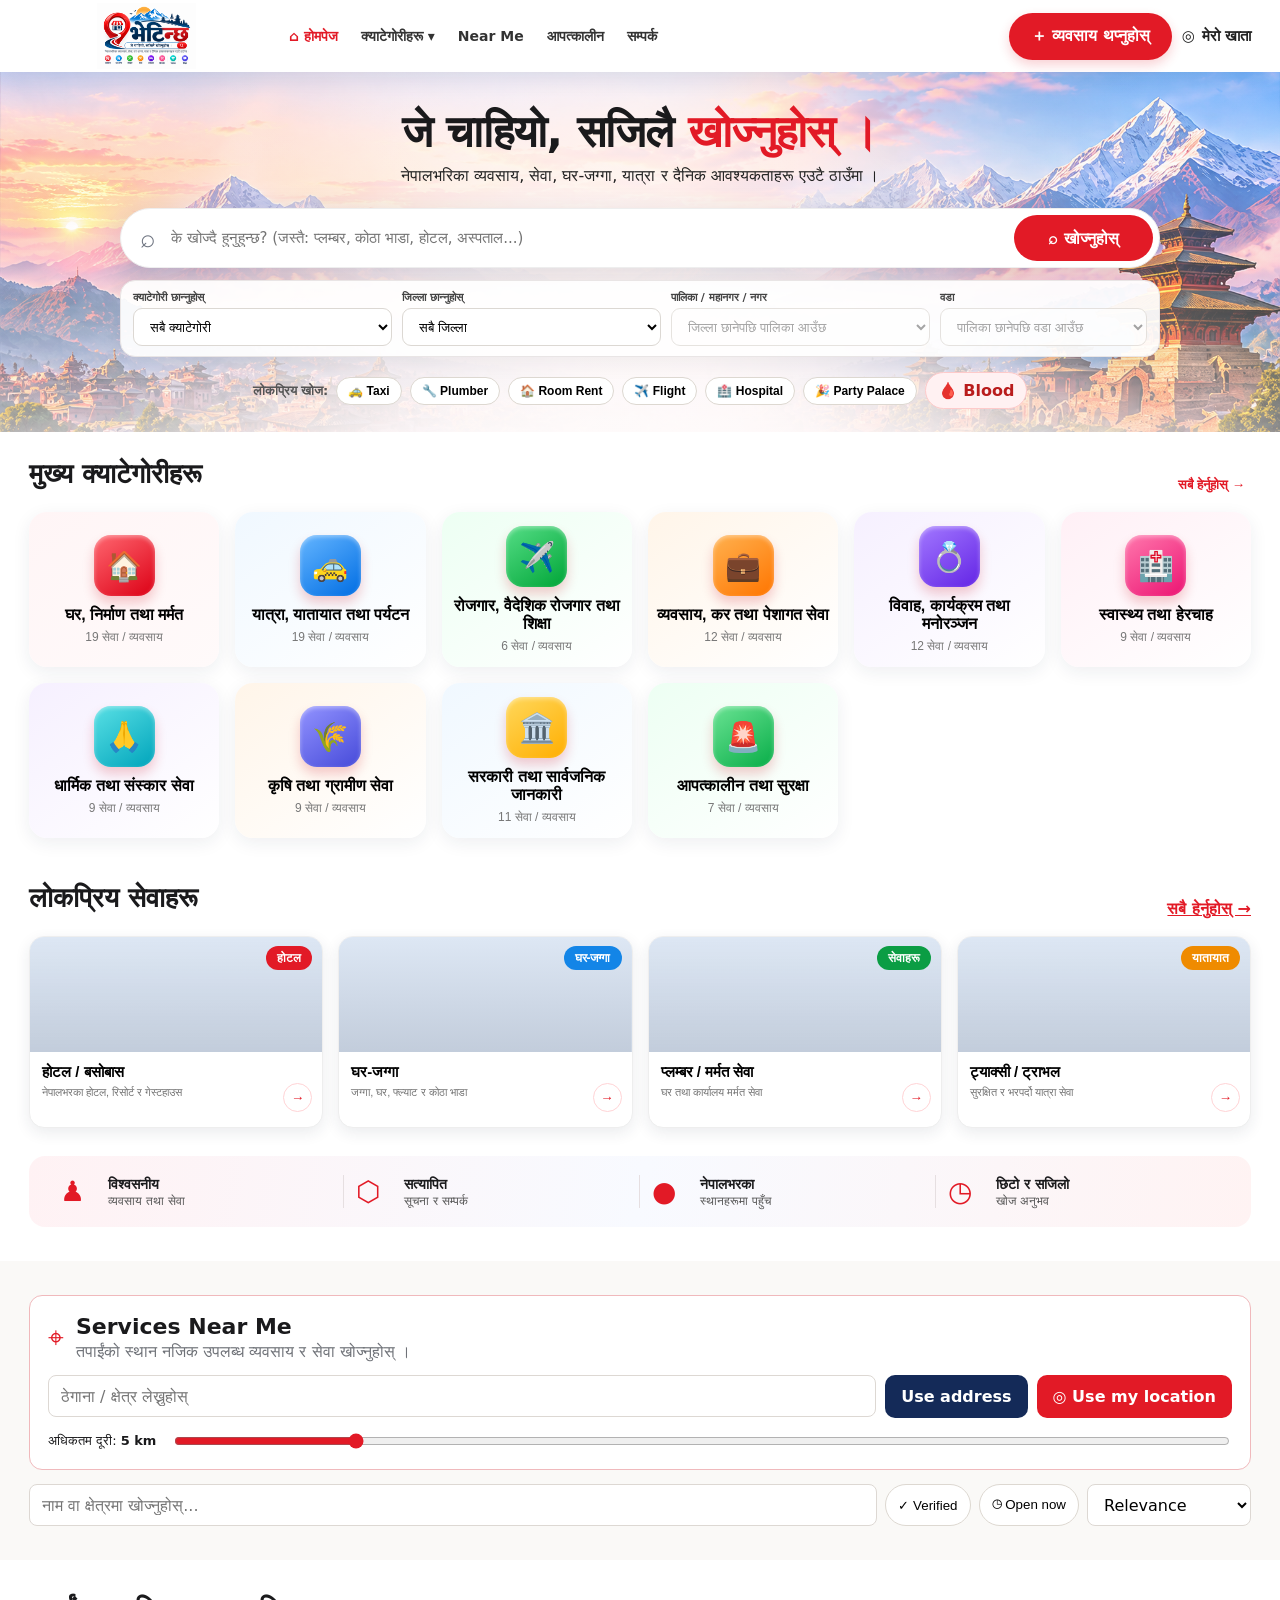
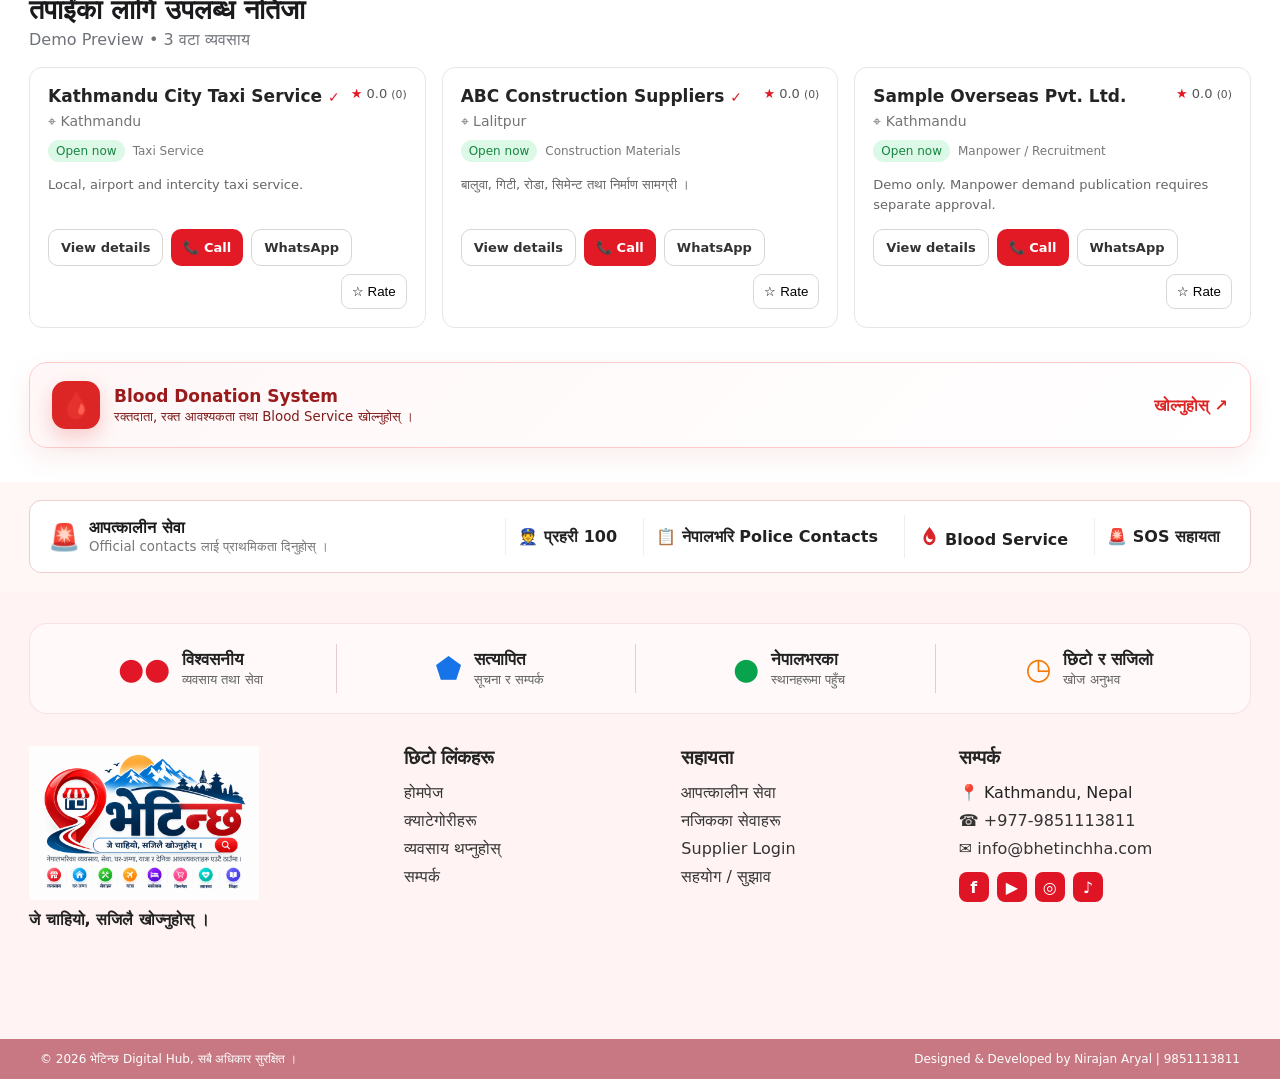
==== commit 9a27a48b: "Update index.html" ====
--- a/index.html
+++ b/index.html
@@ -78,10 +78,22 @@
   <section class="section emergency-strip" id="emergency"><div class="container emergency-row"><div class="emergency-title"><span>🚨</span><div><b>आपत्कालीन सेवा</b><small>Official contacts लाई प्राथमिकता दिनुहोस् ।</small></div></div><a href="tel:100">👮 प्रहरी <b>100</b></a><button id="policeBtn">📋 नेपालभरि Police Contacts</button><a href="https://blood-donation-system-teal.vercel.app" target="_blank" rel="noopener noreferrer" aria-label="Blood Donation System नयाँ पेजमा खोल्नुहोस्"><span style="display:inline-grid;place-items:center;width:24px;height:24px;border-radius:8px;background:#fff;color:#d9252a;margin-right:4px" aria-hidden="true">
 <svg width="15" height="18" viewBox="0 0 24 30" fill="currentColor" xmlns="http://www.w3.org/2000/svg"><path d="M12 0C12 0 2 11.8 2 18.2C2 24.7 6.5 30 12 30C17.5 30 22 24.7 22 18.2C22 11.8 12 0 12 0ZM12 25.5C8.8 25.5 6.2 22.6 6.2 19.1C6.2 17.6 7.2 15.4 8.6 13.1C8.3 14.6 8.5 16.1 9.2 17.4C10.2 19.3 12.3 20.6 14.8 20.6C15.8 20.6 16.7 20.4 17.5 20C17.1 23.1 14.8 25.5 12 25.5Z"/></svg>
 </span><b>Blood Service</b></a><button id="sosBtn">🚨 SOS सहायता</button></div></section>
-
-  <section class="business-mini"><div class="container business-mini-inner"><div><b>तपाईंको व्यवसाय पनि ग्राहकले भेटून् ।</b><span>पहिलो Trial अवधि Super Admin Settings अनुसार Free; त्यसपछि Paid activation आवश्यक ।</span></div><button class="btn btn-primary" data-open-register>＋ व्यवसाय दर्ता गर्नुहोस्</button></div></section>
 </main>
-<footer class="footer" id="footerContact"><div class="container footer-inner"><div><b>भेटिन्छ</b><small>नेपालभरिका दैनिक आवश्यकताहरू खोज्ने डिजिटल प्लेटफर्म ।</small></div><div><a href="#categorySection">Categories</a><a href="#nearMe">Near Me</a><a href="#emergency">Emergency</a><a href="supplier-login.html">Supplier Login</a></div></div><div class="container footer-bottom"><span>© <span id="year"></span> भेटिन्छ ।</span><strong>Designed &amp; Developed by Nirajan Aryal | <a href="tel:9851113811">9851113811</a></strong></div></footer>
+<footer class="footer footer-nepal" id="footerContact">
+  <div class="container footer-trust" aria-label="हाम्रा विशेषताहरू">
+    <div class="trust-item"><span class="trust-icon red">●●</span><div><b>विश्वसनीय</b><small>व्यवसाय तथा सेवा</small></div></div>
+    <div class="trust-item"><span class="trust-icon blue">⬟</span><div><b>सत्यापित</b><small>सूचना र सम्पर्क</small></div></div>
+    <div class="trust-item"><span class="trust-icon green">●</span><div><b>नेपालभरका</b><small>स्थानहरूमा पहुँच</small></div></div>
+    <div class="trust-item"><span class="trust-icon orange">◷</span><div><b>छिटो र सजिलो</b><small>खोज अनुभव</small></div></div>
+  </div>
+  <div class="container footer-nepal-grid">
+    <div class="footer-brand"><a href="#home" aria-label="भेटिन्छ होमपेज"><img src="logo.png" alt="भेटिन्छ" loading="lazy"></a><p>जे चाहियो, सजिलै खोज्नुहोस् ।</p></div>
+    <div class="footer-links"><h3>छिटो लिंकहरू</h3><a href="#home">होमपेज</a><a href="#categorySection">क्याटेगोरीहरू</a><button type="button" data-open-register>व्यवसाय थप्नुहोस्</button><a href="#footerContact">सम्पर्क</a></div>
+    <div class="footer-links"><h3>सहायता</h3><a href="#emergency">आपत्कालीन सेवा</a><a href="#nearMe">नजिकका सेवाहरू</a><a href="supplier-login.html">Supplier Login</a><a href="mailto:info@bhetinchha.com">सहयोग / सुझाव</a></div>
+    <div class="footer-links footer-contact"><h3>सम्पर्क</h3><p>📍 Kathmandu, Nepal</p><a href="tel:+9779851113811">☎ +977-9851113811</a><a href="mailto:info@bhetinchha.com">✉ info@bhetinchha.com</a><div class="footer-social" aria-label="सामाजिक सञ्जाल"><span title="Facebook">f</span><span title="YouTube">▶</span><span title="Instagram">◎</span><span title="TikTok">♪</span></div></div>
+  </div>
+  <div class="footer-nepal-bottom"><span>© <span id="year"></span> भेटिन्छ Digital Hub, सबै अधिकार सुरक्षित ।</span><span>Designed &amp; Developed by Nirajan Aryal | <a href="tel:9851113811">9851113811</a></span></div>
+</footer>
 
 <nav class="mobile-nav" aria-label="मोबाइल नेभिगेसन">
   <a href="#home" class="active">⌂<small>होम</small></a>
--- a/styles.css
+++ b/styles.css
@@ -454,3 +454,97 @@
 
 }
 
+
+
+/* ============================================================
+   HERO BACKGROUND UPDATE - 2026-10-20
+   Only visual changes. No changes to forms, data or navigation.
+   Image: /digital/hero-bg.webp (beside index.html)
+   ============================================================ */
+
+.search-hero {
+    background-image:
+        linear-gradient(90deg,
+            rgba(255, 244, 242, 0.18) 0%,
+            rgba(255, 255, 255, 0.46) 35%,
+            rgba(255, 255, 255, 0.53) 52%,
+            rgba(255, 255, 255, 0.38) 68%,
+            rgba(238, 245, 255, 0.13) 100%),
+        url("hero-bg.webp");
+    background-repeat: no-repeat;
+    background-position: center center;
+    background-size: cover;
+}
+
+.search-hero::before {
+    background: linear-gradient(180deg,
+        rgba(255, 255, 255, 0.07) 0%,
+        rgba(255, 255, 255, 0.12) 58%,
+        rgba(255, 255, 255, 0.42) 100%);
+}
+
+@media (max-width: 640px) {
+    .search-hero {
+        background-position: center center;
+    }
+}
+
+
+/* ==============================================================
+   BHETINCHHA: FOOTER ONLY UPDATE
+   Background asset: footer-bg.webp (GitHub root)
+   All content remains editable HTML, not text inside an image.
+   ============================================================== */
+.footer.footer-nepal {
+  background: #fff3f3 url("footer-bg.webp") center bottom / cover no-repeat;
+  color: #222;
+  padding: 32px 0 0;
+  min-height: 370px;
+}
+.footer-nepal .footer-trust {
+  display: grid;
+  grid-template-columns: repeat(4, minmax(0, 1fr));
+  border: 1px solid rgba(209, 92, 100, .15);
+  border-radius: 18px;
+  background: rgba(255, 250, 250, .82);
+  padding: 20px 15px;
+  gap: 8px;
+  backdrop-filter: blur(5px);
+}
+.footer-nepal .trust-item { display: flex; align-items: center; justify-content: center; gap: 12px; padding: 5px 12px; border-right: 1px solid #e5ced0; }
+.footer-nepal .trust-item:last-child { border-right: 0; }
+.footer-nepal .trust-icon { font-size: 30px; font-weight: 900; }
+.footer-nepal .trust-icon.red { color: #e11626; }
+.footer-nepal .trust-icon.blue { color: #1774e8; }
+.footer-nepal .trust-icon.green { color: #08a34c; }
+.footer-nepal .trust-icon.orange { color: #f47a08; }
+.footer-nepal .trust-item b { font-size: 17px; color: #222; }
+.footer-nepal .trust-item small { display: block; color: #626262; font-size: 13px; margin-top: 3px; }
+.footer-nepal-grid { display: grid; grid-template-columns: 1.4fr 1fr 1fr 1.2fr; gap: 34px; padding-top: 32px; padding-bottom: 100px; }
+.footer-nepal .footer-brand img { display: block; width: min(100%, 230px); height: auto; object-fit: contain; }
+.footer-nepal .footer-brand p { font-weight: 700; margin: 10px 0; }
+.footer-nepal .footer-links { display: flex; flex-direction: column; align-items: flex-start; gap: 9px; }
+.footer-nepal .footer-links h3 { margin: 0 0 5px; font-size: 19px; color: #242424; }
+.footer-nepal .footer-links a, .footer-nepal .footer-links button { color: #343434; font: inherit; text-decoration: none; border: 0; padding: 0; background: none; cursor: pointer; }
+.footer-nepal .footer-links a:hover, .footer-nepal .footer-links button:hover { color: #df1425; text-decoration: underline; }
+.footer-nepal .footer-contact p { margin: 0; }
+.footer-nepal .footer-social { display: flex; gap: 8px; margin-top: 5px; }
+.footer-nepal .footer-social span { width: 30px; height: 30px; border-radius: 8px; display: grid; place-items: center; background: #df1425; color: #fff; font-weight: 900; }
+.footer-nepal-bottom { display: flex; justify-content: space-between; gap: 15px; padding: 13px max(24px, calc((100vw - 1200px)/2)); background: rgba(169, 49, 65, .63); color: white; font-size: 12px; }
+.footer-nepal-bottom a { color: white; }
+@media (max-width: 800px) {
+  .footer-nepal .footer-trust { grid-template-columns: repeat(2, minmax(0, 1fr)); }
+  .footer-nepal .trust-item:nth-child(2) { border-right: 0; }
+  .footer-nepal-grid { grid-template-columns: repeat(2, minmax(0, 1fr)); gap: 24px; padding-bottom: 95px; }
+  .footer-nepal-bottom { flex-direction: column; text-align: center; padding-bottom: 90px; }
+}
+@media (max-width: 480px) {
+  .footer-nepal .footer-trust { gap: 12px 0; padding: 12px 5px; }
+  .footer-nepal .trust-item { gap: 6px; padding: 5px; }
+  .footer-nepal .trust-icon { font-size: 22px; }
+  .footer-nepal .trust-item b { font-size: 13px; }
+  .footer-nepal .trust-item small { font-size: 11px; }
+  .footer-nepal-grid { gap: 18px; }
+  .footer-nepal .footer-links h3 { font-size: 16px; }
+  .footer-nepal .footer-links a, .footer-nepal .footer-links button { font-size: 13px; }
+}
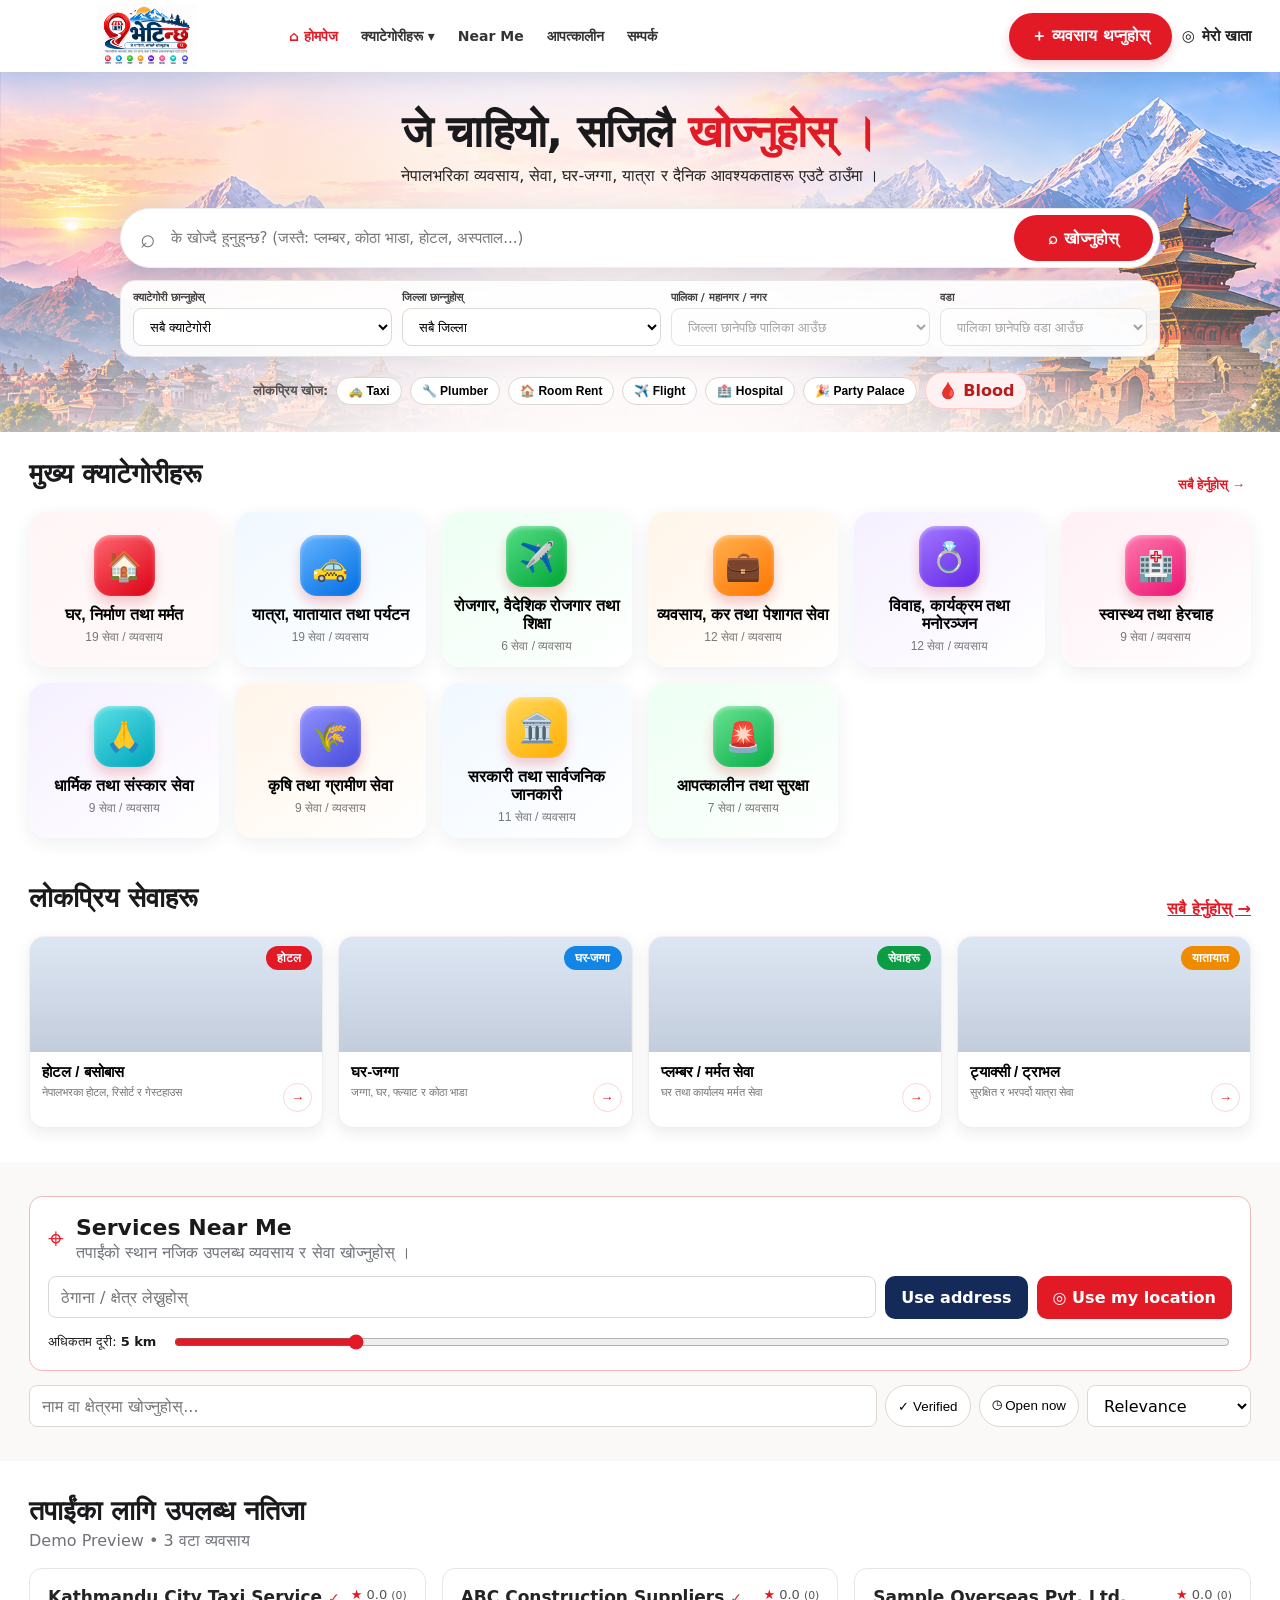
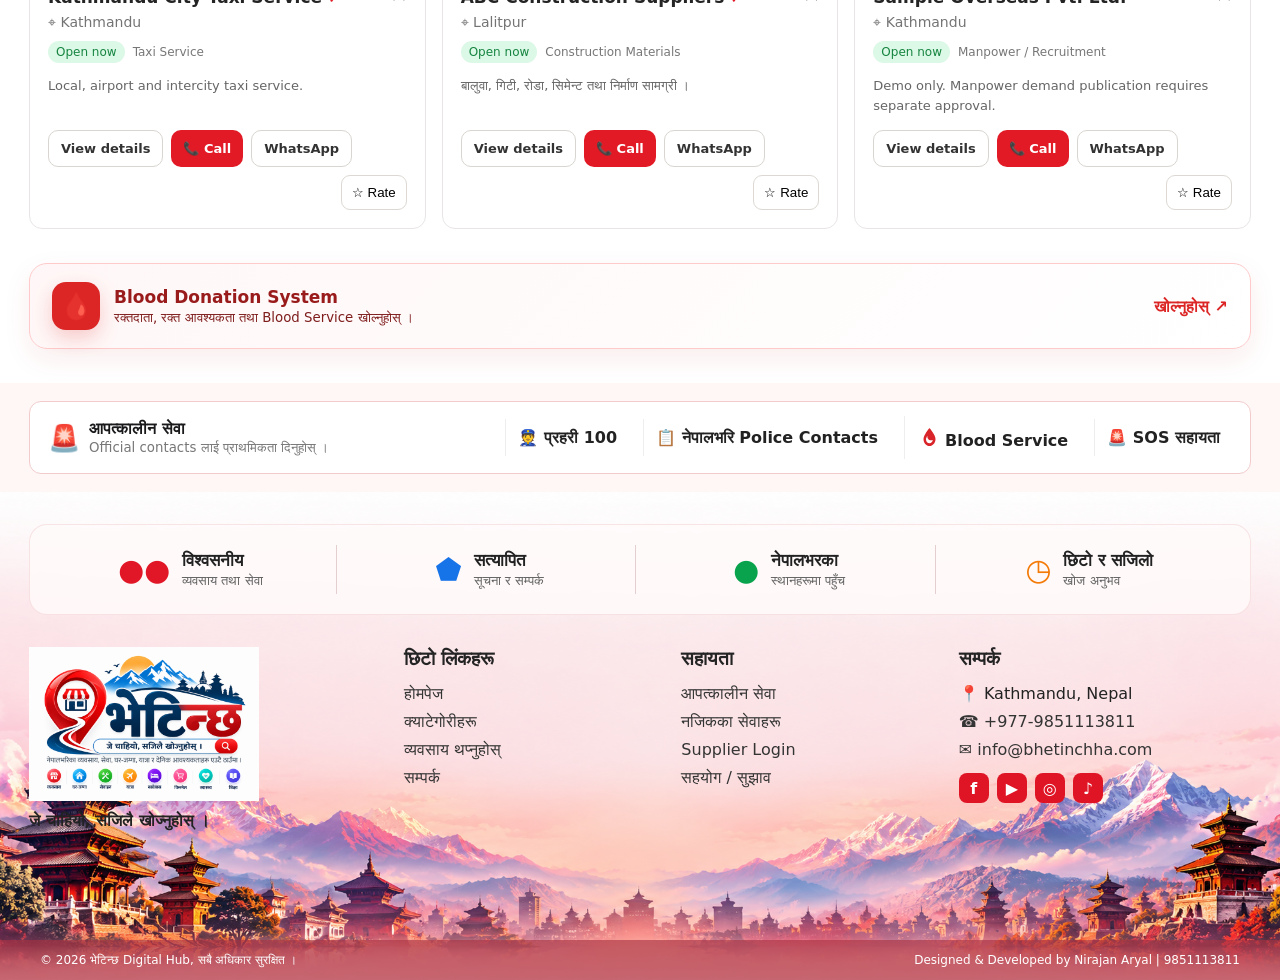
==== commit be8ac62b: "Update index.html" ====
--- a/index.html
+++ b/index.html
@@ -62,12 +62,6 @@
           <span class="featured-info"><b>ट्याक्सी / ट्राभल</b><small>सुरक्षित र भरपर्दो यात्रा सेवा</small><span class="featured-arrow">→</span></span>
         </button>
       </div>
-      <div class="trust-strip">
-        <div><span>♟</span><b>विश्वसनीय</b><small>व्यवसाय तथा सेवा</small></div>
-        <div><span>⬡</span><b>सत्यापित</b><small>सूचना र सम्पर्क</small></div>
-        <div><span>●</span><b>नेपालभरका</b><small>स्थानहरूमा पहुँच</small></div>
-        <div><span>◷</span><b>छिटो र सजिलो</b><small>खोज अनुभव</small></div>
-      </div>
     </div>
   </section>
   <section class="section near-section" id="nearMe"><div class="container"><div class="near-box"><div class="near-title"><span>⌖</span><div><h2>Services Near Me</h2><p>तपाईंको स्थान नजिक उपलब्ध व्यवसाय र सेवा खोज्नुहोस् ।</p></div></div><div class="near-controls"><input id="nearAddress" placeholder="ठेगाना / क्षेत्र लेख्नुहोस्"><button class="btn btn-dark" id="useAddress">Use address</button><button class="btn btn-danger" id="nearMeBtn">◎ Use my location</button></div><div class="distance-row"><label>अधिकतम दूरी: <b id="distanceLabel">5 km</b></label><input id="distanceRange" type="range" min="1" max="25" value="5" step="1"></div></div><div class="filter-bar"><input id="resultFilter" placeholder="नाम वा क्षेत्रमा खोज्नुहोस्..."><button class="filter-chip" id="filterVerified">✓ Verified</button><button class="filter-chip" id="filterOpen">◷ Open now</button><select id="sortResults"><option value="relevance">Relevance</option><option value="rating">Highest Rating</option><option value="verified">Verified First</option><option value="name">Name A–Z</option></select></div></div></section>
